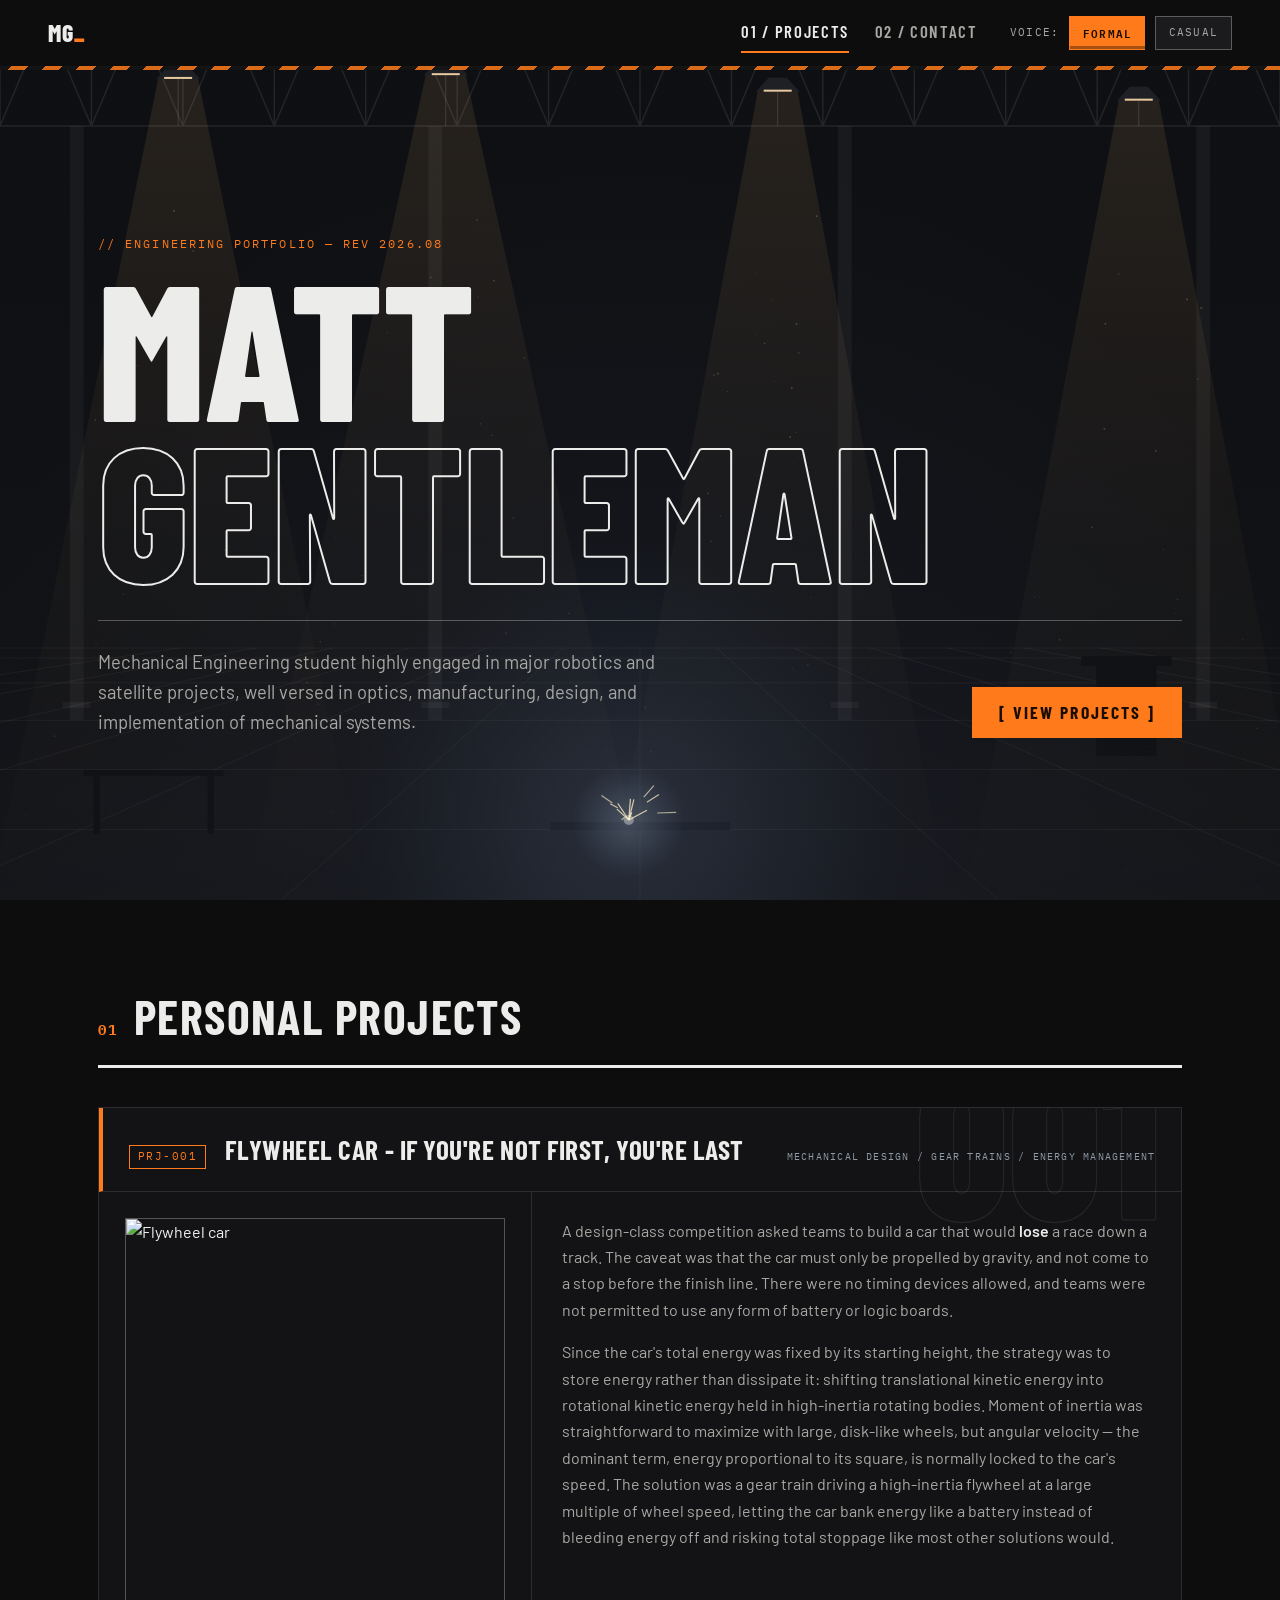
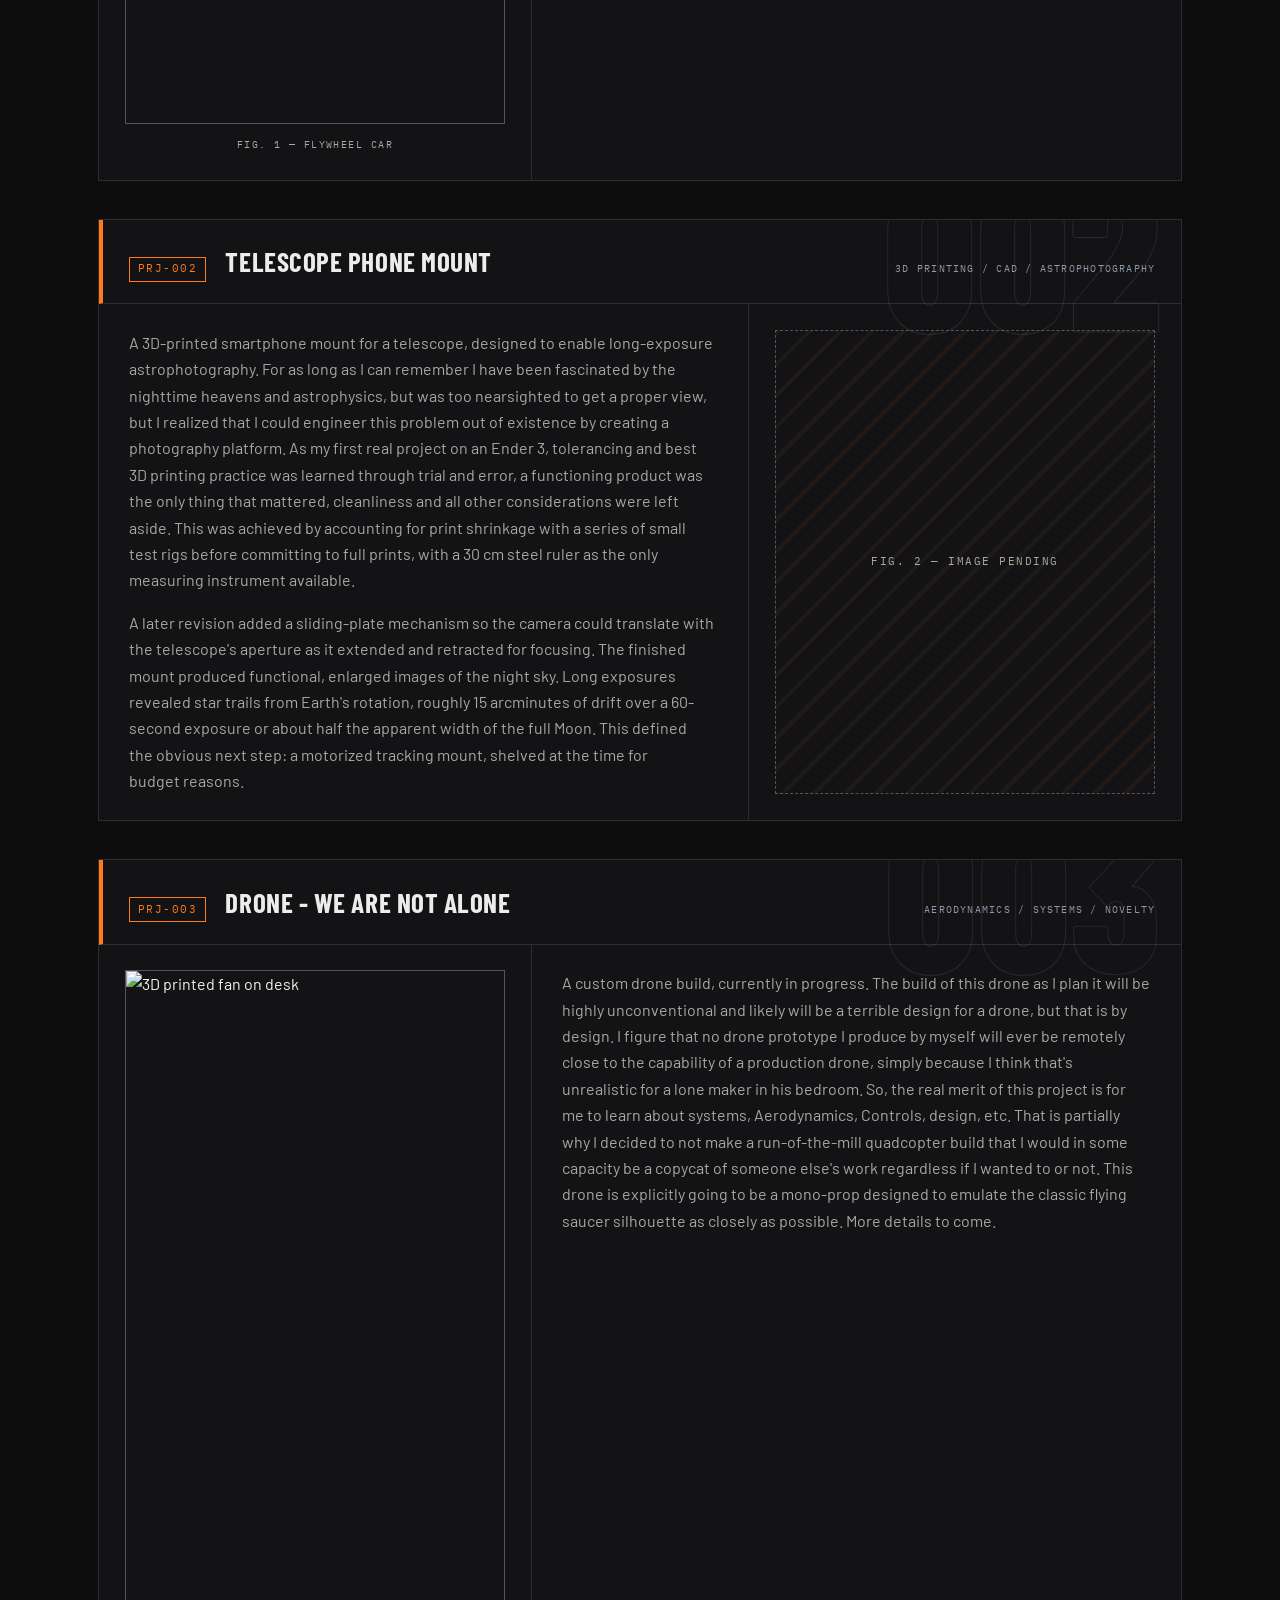
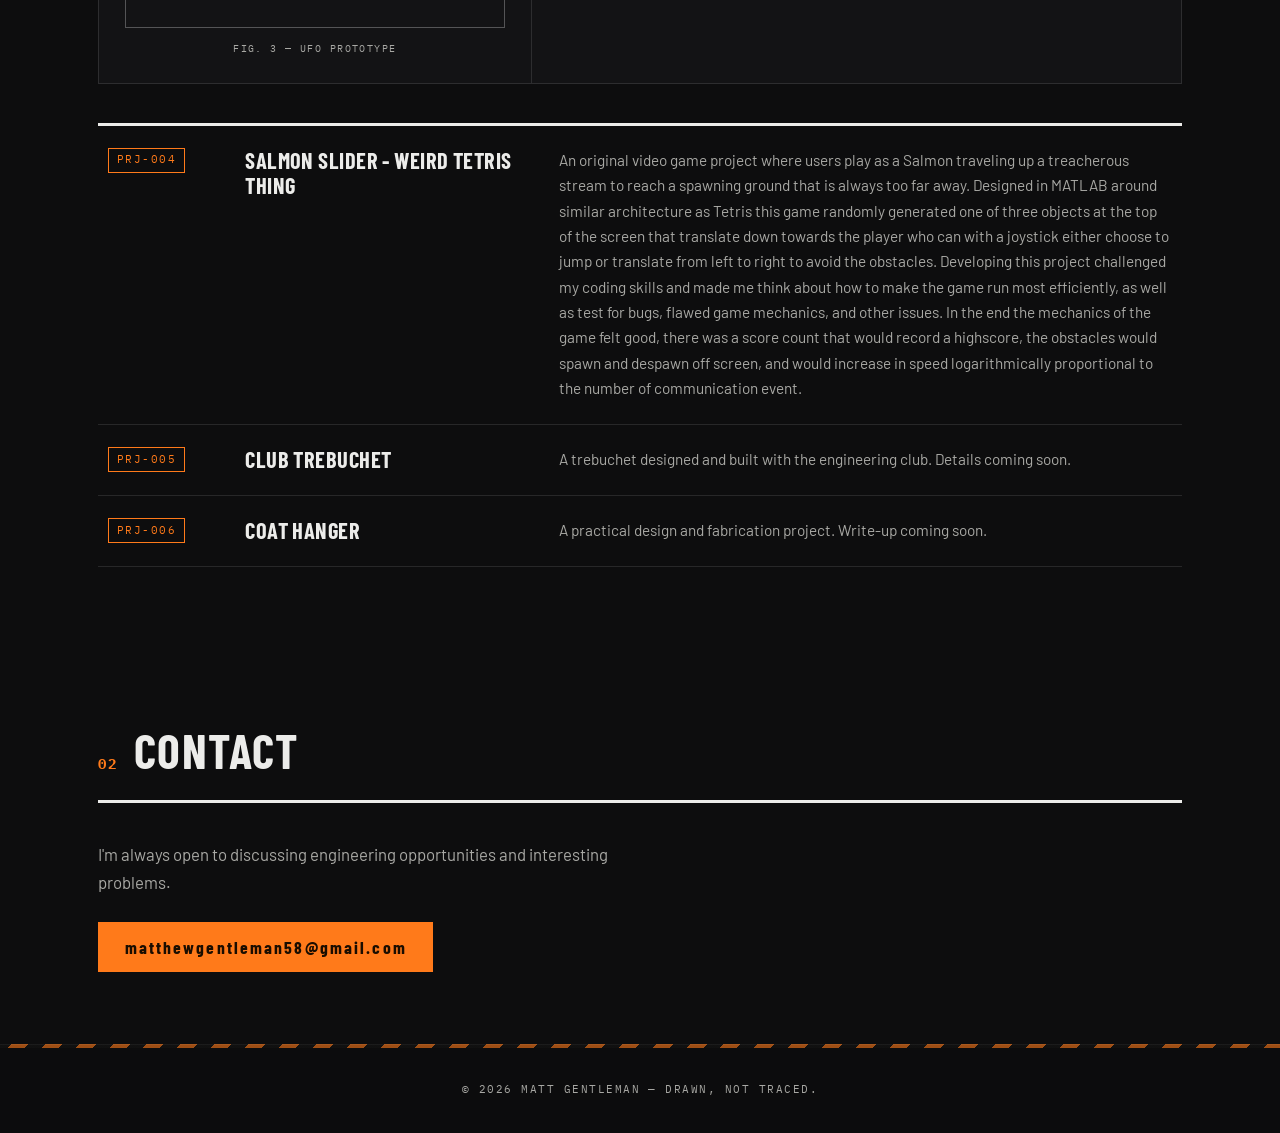
==== Foundry/index.html @ f24e8459 "Update image sources in index.html" ====
<!DOCTYPE html>
<html lang="en" data-tone="formal">
<head>
  <meta charset="UTF-8">
  <meta name="viewport" content="width=device-width, initial-scale=1.0">
  <title>Matt Gentleman — Engineering Portfolio</title>
  <meta name="description" content="Engineering portfolio of Matt Gentleman — design, 3D printing, and mechanical projects.">
  <meta name="color-scheme" content="dark">
  <link rel="icon" href="data:image/svg+xml,%3Csvg xmlns='http://www.w3.org/2000/svg' viewBox='0 0 32 32'%3E%3Crect width='32' height='32' fill='%230b0f17'/%3E%3Ctext x='16' y='22' text-anchor='middle' font-family='monospace' font-size='16' font-weight='700' fill='%23e8eef8'%3EMG%3C/text%3E%3C/svg%3E">
  <link rel="preconnect" href="https://fonts.googleapis.com">
  <link rel="preconnect" href="https://fonts.gstatic.com" crossorigin>
  <link rel="stylesheet" href="https://fonts.googleapis.com/css2?family=Barlow+Condensed:wght@600;700;800&family=Barlow:wght@400;500;600&family=IBM+Plex+Mono:wght@400;500&display=swap">
  <link rel="stylesheet" href="style.css">
</head>
<body>
  <canvas id="bg" class="bg" aria-hidden="true"></canvas>

  <header class="nav">
    <a class="nav-name" href="#top">MG<span class="cursor">_</span></a>
    <nav class="nav-links" aria-label="Site">
      <a href="#projects">01 / PROJECTS</a>
      <a href="#contact">02 / CONTACT</a>
    </nav>
    <div class="tone-switch" role="group" aria-label="Tone of voice">
        <span class="tone-label">VOICE:</span>
        <button type="button" class="tone-btn" data-set-tone="formal" aria-pressed="true">FORMAL</button>
        <span class="tone-sep">/</span>
        <button type="button" class="tone-btn" data-set-tone="informal" aria-pressed="false">CASUAL</button>
      </div>
  </header>

  <main id="top">

    <!-- ============ HERO ============ -->
    <section class="hero">
      <p class="hero-meta">// ENGINEERING PORTFOLIO — REV 2026.08</p>
      <h1><span>MATT</span><span>GENTLEMAN</span></h1>
      <div class="hero-row">
        <div class="hero-text">
          <p class="hero-sub formal">
        Mechanical Engineering student highly engaged in major robotics and satellite projects,
        well versed in optics, manufacturing, design, and implementation of mechanical systems.
      </p>
      <p class="hero-sub informal">
        Mechanical Engineering student fighting against Instagram reels to stay "locked-in" as the kids would say,
        my mom thinks I'm pretty smart, maybe you will too. I'm really good at Jeopardy, and opening glass bottles
        with random objects so long as they are rigid. Anyway, here's some cool stuff I've made.
      </p>
        </div>
        <a class="hero-cta" href="#projects">[ VIEW PROJECTS ]</a>
      </div>
    </section>

    <!-- ============ PROJECTS ============ -->
    <section id="projects" class="section">
      <h2 class="section-title"><span class="sec-num">01</span> Personal Projects</h2>

      <article id="prj-001" class="order reveal">
        <div class="order-num" aria-hidden="true">001</div>
        <header class="order-head">
          <span class="drawing-no">PRJ-001</span>
          <h3>FLYWHEEL CAR - If you're not first, you're last</h3>
          <span class="project-tags">MECHANICAL DESIGN / GEAR TRAINS / ENERGY MANAGEMENT</span>
        </header>
        <div class="order-grid">
          <figure class="order-media">
            <img src="FLywheelCar1.jpeg" alt="Flywheel car" width="1600" height="2133" loading="lazy" decoding="async">
            <figcaption>FIG. 1 — FLYWHEEL CAR</figcaption>
          </figure>
          <div class="order-body">
            <div class="formal">
              <p>
                A design-class competition asked teams to build a car that would <em>lose</em>
                a race down a track. The caveat was that the car must only be propelled by gravity,
                and not come to a stop before the finish line. There were no timing devices allowed,
                and teams were not permitted to use any form of battery or logic boards.
              </p>
              <p>
                Since the car's total energy was fixed by its starting height, the strategy was to
                store energy rather than dissipate it: shifting translational kinetic energy into
                rotational kinetic energy held in high-inertia rotating bodies. Moment of inertia
                was straightforward to maximize with large, disk-like wheels, but angular velocity —
                the dominant term, energy proportional to its square, is normally locked to the car's
                speed. The solution was a gear train driving a high-inertia flywheel at a large multiple of
                wheel speed, letting the car bank energy like a battery instead of bleeding energy off and
                risking total stoppage like most other solutions would.
              </p>
            </div>
            <div class="informal">
              <p>
                Great competition premise: build a gravity-powered car that <em>loses</em> the race.
                Slowest car down the track wins — but it still has to cross the finish line. No
                timers, no microcontrollers, no cheating.
              </p>
              <p>
                My thinking: ignoring friction, and all other things you are <em>NOT</em> supposed to
                ignore, the energy budget is effectively locked the moment the car sits at the top of
                the ramp. So instead of burning energy off with friction, why not stash it somewhere?
                Enter the heavy spinning body, or as industry pros like me call it: a flywheel. Angular
                kinetic energy scales with the <em>square</em> of spin speed, so I MacGyvered up a big
                chunky puck-like thing to spin far faster than the wheels using a gear train I designed
                on TinkerCAD of all places. The car siphons its own speed into a spinning battery and
                crawls across the line in last and not so fast.
              </p>
            </div>
          </div>
        </div>
      </article>

      <article id="prj-002" class="order reveal flip">
        <div class="order-num" aria-hidden="true">002</div>
        <header class="order-head">
          <span class="drawing-no">PRJ-002</span>
          <h3>TELESCOPE PHONE MOUNT</h3>
          <span class="project-tags">3D PRINTING / CAD / ASTROPHOTOGRAPHY</span>
        </header>
        <div class="order-grid">
          <figure class="order-media">
            <!-- Replace with: <img src="images/telescope-mount.jpg" alt="3D printed telescope phone mount"> -->
            <div class="img-placeholder">FIG. 2 — IMAGE PENDING</div>
          </figure>
          <div class="order-body">
            <div class="formal">
              <p>
                A 3D-printed smartphone mount for a telescope, designed to enable long-exposure
                astrophotography. For as long as I can remember I have been fascinated by the
                nighttime heavens and astrophysics, but was too nearsighted to get a proper view,
                but I realized that I could engineer this problem out of existence by creating a
                photography platform. As my first real project on an Ender 3, tolerancing and best
                3D printing practice was learned through trial and error, a functioning product
                was the only thing that mattered, cleanliness and all other considerations were
                left aside. This was achieved by accounting for print shrinkage with a series of
                small test rigs before committing to full prints, with a 30&nbsp;cm steel ruler
                as the only measuring instrument available.
              </p>
              <p>
                A later revision added a sliding-plate mechanism so the camera could translate with
                the telescope's aperture as it extended and retracted for focusing. The finished
                mount produced functional, enlarged images of the night sky. Long exposures revealed
                star trails from Earth's rotation, roughly 15 arcminutes of drift over a 60-second
                exposure or about half the apparent width of the full Moon. This defined the obvious
                next step: a motorized tracking mount, shelved at the time for budget reasons.
              </p>
            </div>
            <div class="informal">
              <p>
                I'm a complete astronomy and astrophysics nerd, but have this cruel dilemma where I
                cannot see stars very well. Until one day my uncle's telescope landed in my hands I
                immediately wanted to do nothing else but look up, and photograph everything so I
                could share this experience with others. First thing I ever made on my Ender 3, so
                every lesson arrived the fun way: shrinkage, tolerances, and the hard limits of
                measuring things with a 30&nbsp;cm ruler. Many tiny test prints died so the final
                part could live, like mechanical Darwinism.
              </p>
              <p>
                By the time I designed the phone cradle I'd leveled up enough that it fit perfectly
                on the first try (it helps that phone dimensions are public information). I was so excited
                to make the first version of the mount that I forgot the entire looking-piece moves as
                the aperture is adjusted for focusing and so version one had to go the way of the Dinosaur.
                Version two used a little sliding plate that could be tightened to its track by the four
                bolts that held it on there, a simple mechanism, but hey, whatever works, and it did.
                The exposures were beautiful, except every star had a tail: Earth's rotation drags them
                about 15 arcminutes across a 60-second exposure, half a full Moon's width. The fix
                is a motorized tracking mount, which was completely outside the budget of a little guy
                who'd just blown all his pocket change on a 3D printer.
              </p>
            </div>
          </div>
        </div>
      </article>

      <article id="prj-003" class="order reveal">
        <div class="order-num" aria-hidden="true">003</div>
        <header class="order-head">
          <span class="drawing-no">PRJ-003</span>
          <h3>DRONE - we are not alone</h3>
          <span class="project-tags">AERODYNAMICS / SYSTEMS / NOVELTY</span>
        </header>
        <div class="order-grid">
          <figure class="order-media">
            <img src="UFO.jpg" alt="3D printed fan on desk" width="1179" height="2042" loading="lazy" decoding="async">
            <figcaption>FIG. 3 — UFO PROTOTYPE</figcaption>
          </figure>
          <div class="order-body">
            <div class="formal">
              <p>
                A custom drone build, currently in progress. The build of this drone as I
            plan it will be highly unconventional and likely will be a terrible design for a drone,
            but that is by design. I figure that no drone prototype I produce by myself will ever be
            remotely close to the capability of a production drone, simply because I think that's
            unrealistic for a lone maker in his bedroom. So, the real merit of this project is for me
            to learn about systems, Aerodynamics, Controls, design, etc. That is partially why I decided
            to not make a run-of-the-mill quadcopter build that I would in some capacity be a copycat
            of someone else's work regardless if I wanted to or not. This drone is explicitly going to be
            a mono-prop designed to emulate the classic flying saucer silhouette as closely as possible. More details
            to come.
              </p>
            </div>
            <div class="informal">
              <p>
                Currently a figment of my imagination. This guy is explicitly designed to look
            funny for the stated purpose of being different, so I can't watch a 3 hour long step-by-step
            YouTube video on how to build a boring quadcopter. This guy is literally titled as "UFO" in my
            folders so you should not be surprised when I say that it'll be in the classic Roswell New Mexico
            flying saucer likeness. I'm probably going to have a PID that controls some counterweights to tilt
            it so it can like steer and stuff.
              </p>
            </div>
          </div>
        </div>
      </article>

      <!-- ---- Placeholder projects. PLACEHOLDER COPY — replace with real write-ups. ---- -->
      <div class="parts-list">

        <article id="prj-004" class="part reveal">
          <span class="drawing-no">PRJ-004</span>
          <h3>SALMON SLIDER - weird Tetris thing</h3>
          <p class="formal">An original video game project where users play as a Salmon traveling up a treacherous stream
            to reach a spawning ground that is always too far away. Designed in MATLAB around similar architecture as Tetris
            this game randomly generated one of three objects at the top of the screen that translate down towards the player
            who can with a joystick either choose to jump or translate from left to right to avoid the obstacles. Developing
            this project challenged my coding skills and made me think about how to make the game run most efficiently, as
            well as test for bugs, flawed game mechanics, and other issues. In the end the mechanics of the game felt good,
            there was a score count that would record a highscore, the obstacles would spawn and despawn off screen, and
            would increase in speed logarithmically proportional to the number of communication event.</p>
          <p class="informal">Yes, it's a video game about a sliding salmon. No, I will not be elaborating until the write-up is done.</p>
        </article>

        <article id="prj-005" class="part reveal">
          <span class="drawing-no">PRJ-005</span>
          <h3>CLUB TREBUCHET</h3>
          <p class="formal">A trebuchet designed and built with the engineering club. Details coming soon.</p>
          <p class="informal">The engineering club built a trebuchet. Objects were launched. Lessons were learned. Details soon.</p>
        </article>

        <article id="prj-006" class="part reveal">
          <span class="drawing-no">PRJ-006</span>
          <h3>COAT HANGER</h3>
          <p class="formal">A practical design and fabrication project. Write-up coming soon.</p>
          <p class="informal">Sometimes engineering is just needing somewhere to hang your coat. More soon.</p>
        </article>

      </div>
    </section>

    <!-- ============ CONTACT ============ -->
    <section id="contact" class="section contact">
      <h2 class="section-title"><span class="sec-num">02</span> Contact</h2>
      <p class="formal">I'm always open to discussing engineering opportunities and interesting problems.</p>
      <p class="informal">If any of this made you smile (or raise an eyebrow), let's talk.</p>
      <a class="contact-btn" href="mailto:matthewgentleman58@gmail.com">matthewgentleman58@gmail.com</a>
      <!-- Add LinkedIn / GitHub links here -->
    </section>

  </main>

  <footer class="footer">
    <p>© 2026 MATT GENTLEMAN — DRAWN, NOT TRACED.</p>
  </footer>

  <script src="background.js" defer></script>
  <script src="script.js" defer></script>
</body>
</html>
---- Foundry/style.css ----
/* ============================================================
   OPTION 03 — FOUNDRY
   Industrial / fabrication. Charcoal, hot-work orange, steel
   grey. Heavy condensed type, work-order rows with giant part
   numbers, a parts-list for the smaller projects. A dimly lit
   fab shop with occasional weld flashes lives on the canvas
   behind the page (background.js).
   ============================================================ */

:root {
  --bg: #0d0d0e;
  --surface: rgba(21, 21, 23, 0.9);
  --surface-2: #1b1b1e;
  --ink: #ececea;
  --ink-soft: #a8a8a4;
  --line: rgba(255, 255, 255, 0.11);
  --line-strong: rgba(255, 255, 255, 0.28);
  --accent: #ff7a1a;
  --accent-ink: #1a0d00;
  --accent-dim: rgba(255, 122, 26, 0.12);
  --steel: #8f9aa6;
  --hazard: repeating-linear-gradient(-45deg, var(--accent) 0 12px, #141414 12px 24px);
  --display: "Barlow Condensed", "Arial Narrow", Impact, sans-serif;
  --body: "Barlow", "Segoe UI", system-ui, sans-serif;
  --mono: "IBM Plex Mono", "Cascadia Code", Consolas, monospace;
  --ease: cubic-bezier(0.2, 0.7, 0.2, 1);
}

* { margin: 0; padding: 0; box-sizing: border-box; }
html { scroll-behavior: smooth; }
body {
  font-family: var(--body);
  background: var(--bg);
  color: var(--ink);
  line-height: 1.65;
  -webkit-font-smoothing: antialiased;
  overflow-x: hidden;
}

.bg { position: fixed; inset: 0; width: 100%; height: 100%; z-index: -1; pointer-events: none; }

[data-tone="formal"] .informal { display: none !important; }
[data-tone="informal"] .formal { display: none !important; }

::selection { background: var(--accent); color: var(--accent-ink); }
:focus-visible { outline: 2px solid var(--accent); outline-offset: 3px; }

/* ---- Nav ---- */
.nav {
  position: sticky;
  top: 0;
  z-index: 50;
  display: flex;
  align-items: center;
  gap: 2rem;
  padding: 0.8rem clamp(1rem, 5vw, 3rem);
  background: rgba(13, 13, 14, 0.85);
  backdrop-filter: blur(8px);
  -webkit-backdrop-filter: blur(8px);
  border-bottom: 1px solid var(--line);
}
.nav::after {
  content: "";
  position: absolute;
  left: 0; right: 0; bottom: -4px;
  height: 4px;
  background: var(--hazard);
  opacity: 0.85;
}

.nav-name {
  font-family: var(--display);
  font-weight: 800;
  font-size: 1.5rem;
  letter-spacing: 0.04em;
  color: var(--ink);
  text-decoration: none;
}
.cursor { color: var(--accent); animation: blink 1.1s steps(1) infinite; }
@keyframes blink { 50% { opacity: 0; } }

.nav-links { display: flex; gap: 1.6rem; margin-left: auto; }
.nav-links a {
  display: inline-flex;
  align-items: center;
  min-height: 40px;
  font-family: var(--display);
  font-weight: 600;
  font-size: 1.05rem;
  letter-spacing: 0.1em;
  text-transform: uppercase;
  color: var(--ink-soft);
  text-decoration: none;
  border-bottom: 2px solid transparent;
  transition: color 0.2s var(--ease), border-color 0.2s var(--ease);
}
.nav-links a:hover, .nav-links a[aria-current="true"] { color: var(--ink); border-bottom-color: var(--accent); }

/* ---- Tone switch (rocker) ---- */
.tone-switch {
  display: flex;
  align-items: center;
  gap: 0.6rem;
  font-family: var(--mono);
  font-size: 0.66rem;
  letter-spacing: 0.12em;
}
.tone-label { color: var(--ink-soft); }
.tone-sep { display: none; }
.tone-switch .tone-btn {
  font: inherit;
  letter-spacing: inherit;
  color: var(--ink-soft);
  background: var(--surface-2);
  border: 1px solid var(--line-strong);
  padding: 0.45rem 0.8rem;
  min-height: 34px;
  cursor: pointer;
  transition: background 0.2s var(--ease), color 0.2s var(--ease), border-color 0.2s var(--ease);
}
.tone-switch .tone-btn:first-of-type { border-right: 0; }
.tone-switch .tone-btn:hover { color: var(--ink); }
.tone-switch .tone-btn[aria-pressed="true"] {
  background: var(--accent);
  border-color: var(--accent);
  color: var(--accent-ink);
  font-weight: 600;
  box-shadow: inset 0 -3px 0 rgba(0, 0, 0, 0.35);
}

/* ---- Layout ---- */
.section, .hero { max-width: 1180px; margin: 0 auto; padding: 4.5rem clamp(1rem, 5vw, 3rem); }

/* ---- Hero ---- */
.hero {
  min-height: calc(100vh - 62px);
  display: flex;
  flex-direction: column;
  justify-content: center;
  padding-top: clamp(3rem, 8vh, 6rem);
}
.hero-meta {
  font-family: var(--mono);
  font-size: 0.72rem;
  letter-spacing: 0.18em;
  color: var(--accent);
  margin-bottom: 0.8rem;
}
.hero h1 {
  font-family: var(--display);
  font-weight: 800;
  font-size: clamp(4.2rem, 15vw, 12.5rem);
  line-height: 0.84;
  letter-spacing: -0.005em;
  text-transform: uppercase;
  color: var(--ink);
  margin-bottom: 2rem;
  display: flex;
  flex-direction: column;
}
.hero h1 span:last-child {
  color: transparent;
  -webkit-text-stroke: 2px var(--ink);
}
.hero-row {
  display: flex;
  align-items: flex-end;
  justify-content: space-between;
  gap: 2rem;
  flex-wrap: wrap;
  border-top: 1px solid var(--line-strong);
  padding-top: 1.6rem;
}
.hero-sub {
  font-size: 1.15rem;
  color: var(--ink-soft);
  max-width: 620px;
  text-wrap: pretty;
}

.hero-cta, .contact-btn {
  display: inline-flex;
  align-items: center;
  min-height: 48px;
  font-family: var(--display);
  font-weight: 700;
  font-size: 1.1rem;
  letter-spacing: 0.12em;
  color: var(--accent-ink);
  background: var(--accent);
  text-decoration: none;
  padding: 0.6rem 1.6rem;
  border: 1px solid var(--accent);
  white-space: nowrap;
  transition: background 0.2s var(--ease), color 0.2s var(--ease), transform 0.15s var(--ease);
}
.hero-cta:hover, .contact-btn:hover { background: transparent; color: var(--accent); }
.hero-cta:active, .contact-btn:active { transform: translateY(1px); }

/* ---- Section titles ---- */
.section-title {
  display: flex;
  align-items: baseline;
  gap: 1rem;
  font-family: var(--display);
  font-weight: 700;
  font-size: clamp(2rem, 4.5vw, 3rem);
  letter-spacing: 0.03em;
  text-transform: uppercase;
  color: var(--ink);
  margin-bottom: 2.4rem;
  padding-bottom: 0.6rem;
  border-bottom: 3px solid var(--ink);
}
.sec-num { font-family: var(--mono); font-size: 0.85rem; letter-spacing: 0.14em; color: var(--accent); }

/* ---- Work orders ---- */
.order {
  position: relative;
  background: var(--surface);
  border: 1px solid var(--line);
  margin-bottom: 2.4rem;
  overflow: hidden;
}
.order-num {
  position: absolute;
  top: -0.35em;
  right: 0.1em;
  font-family: var(--display);
  font-weight: 800;
  font-size: clamp(6rem, 16vw, 13rem);
  line-height: 1;
  color: transparent;
  -webkit-text-stroke: 1px rgba(255, 255, 255, 0.09);
  pointer-events: none;
  user-select: none;
}
.order-head {
  position: relative;
  display: flex;
  align-items: baseline;
  flex-wrap: wrap;
  gap: 0.5rem 1.2rem;
  padding: 1.2rem 1.6rem;
  border-bottom: 1px solid var(--line);
  border-left: 4px solid var(--accent);
}
.drawing-no {
  font-family: var(--mono);
  font-size: 0.68rem;
  letter-spacing: 0.14em;
  color: var(--accent);
  border: 1px solid var(--accent);
  padding: 0.15rem 0.5rem;
  white-space: nowrap;
}
.order-head h3 {
  font-family: var(--display);
  font-weight: 700;
  font-size: 1.7rem;
  letter-spacing: 0.02em;
  text-transform: uppercase;
  color: var(--ink);
}
.project-tags {
  font-family: var(--mono);
  font-size: 0.64rem;
  letter-spacing: 0.12em;
  color: var(--steel);
  margin-left: auto;
}

.order-grid { display: grid; grid-template-columns: minmax(240px, 2fr) 3fr; }
.order.flip .order-grid { grid-template-columns: 3fr minmax(240px, 2fr); }
.order.flip .order-media { order: 2; border-right: 0; border-left: 1px solid var(--line); }
.order-media { padding: 1.6rem; border-right: 1px solid var(--line); min-width: 0; }
.order-media img {
  display: block;
  width: 100%;
  height: auto;
  border: 1px solid var(--line-strong);
  filter: saturate(0.85) contrast(1.05);
}
.order-media figcaption {
  font-family: var(--mono);
  font-size: 0.64rem;
  letter-spacing: 0.14em;
  color: var(--ink-soft);
  margin-top: 0.8rem;
  text-align: center;
}
.order-body { padding: 1.6rem 1.9rem; min-width: 0; }
.order-body p { color: var(--ink-soft); margin-bottom: 1rem; text-wrap: pretty; }
.order-body p:last-child { margin-bottom: 0; }
.order-body em { color: var(--ink); font-style: normal; font-weight: 600; }

.img-placeholder {
  display: flex;
  align-items: center;
  justify-content: center;
  min-height: 260px;
  height: 100%;
  border: 1px dashed var(--line-strong);
  background: repeating-linear-gradient(-45deg, transparent 0 18px, rgba(255, 122, 26, 0.06) 18px 22px);
  color: var(--ink-soft);
  font-family: var(--mono);
  font-size: 0.68rem;
  letter-spacing: 0.14em;
  text-align: center;
  padding: 1rem;
}

/* ---- Parts list ---- */
.parts-list { margin-top: 2.4rem; border-top: 3px solid var(--ink); }
.part {
  display: grid;
  grid-template-columns: 7rem 18rem 1fr;
  gap: 0.8rem 1.6rem;
  align-items: start;
  padding: 1.4rem 0.6rem;
  border-bottom: 1px solid var(--line);
  transition: background 0.2s var(--ease);
}
.part:hover { background: var(--accent-dim); }
.part .drawing-no { display: inline-block; justify-self: start; }
.part h3 {
  font-family: var(--display);
  font-weight: 700;
  font-size: 1.4rem;
  letter-spacing: 0.02em;
  text-transform: uppercase;
  line-height: 1.1;
  color: var(--ink);
}
.part p { font-size: 0.96rem; color: var(--ink-soft); }

/* ---- Contact ---- */
.contact p { color: var(--ink-soft); max-width: 560px; margin-bottom: 1.6rem; font-size: 1.05rem; }

/* ---- Footer ---- */
.footer {
  position: relative;
  border-top: 1px solid var(--line);
  padding: 2.2rem clamp(1rem, 5vw, 3rem);
  text-align: center;
  font-family: var(--mono);
  font-size: 0.66rem;
  letter-spacing: 0.14em;
  color: var(--ink-soft);
  background: rgba(13, 13, 14, 0.7);
}
.footer::before { content: ""; position: absolute; left: 0; right: 0; top: -1px; height: 4px; background: var(--hazard); opacity: 0.6; }

/* ---- Scroll reveal ---- */
.reveal { opacity: 0; transform: translateY(18px); transition: opacity 0.55s var(--ease), transform 0.55s var(--ease); }
.reveal.visible { opacity: 1; transform: none; }

@media (prefers-reduced-motion: reduce) {
  html { scroll-behavior: auto; }
  .reveal { opacity: 1; transform: none; transition: none; }
  .cursor { animation: none; }
}

/* ---- Responsive ---- */
@media (max-width: 860px) {
  .order-grid, .order.flip .order-grid { grid-template-columns: 1fr; }
  .order-media, .order.flip .order-media { order: 0; border-right: 0; border-left: 0; border-bottom: 1px solid var(--line); }
  .project-tags { margin-left: 0; width: 100%; }
  .part { grid-template-columns: 1fr; gap: 0.5rem; }
}
@media (max-width: 760px) {
  .nav { flex-wrap: wrap; gap: 0.8rem 1.2rem; }
  .nav-links { margin-left: auto; gap: 1.1rem; }
  .tone-switch { order: 3; width: 100%; justify-content: center; }
  .hero { min-height: 0; }
  .hero-row { flex-direction: column; align-items: flex-start; }
}
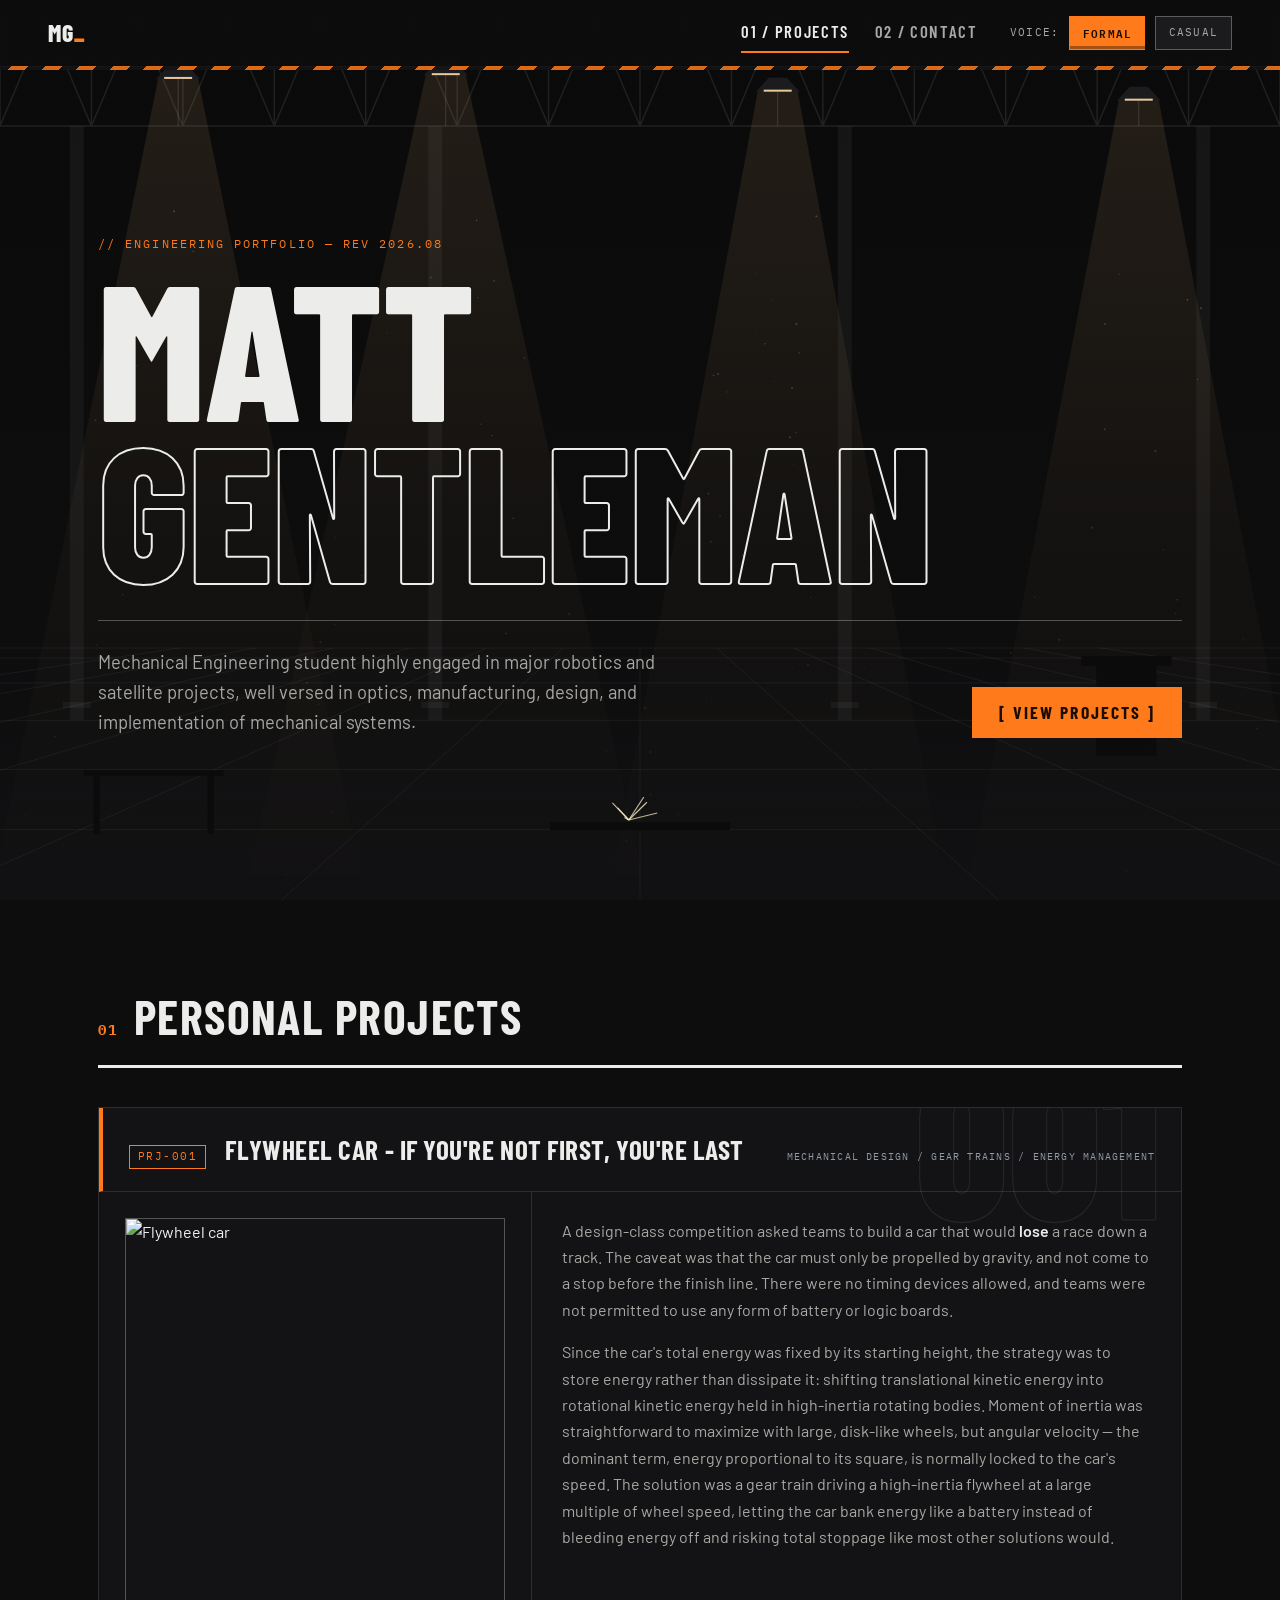
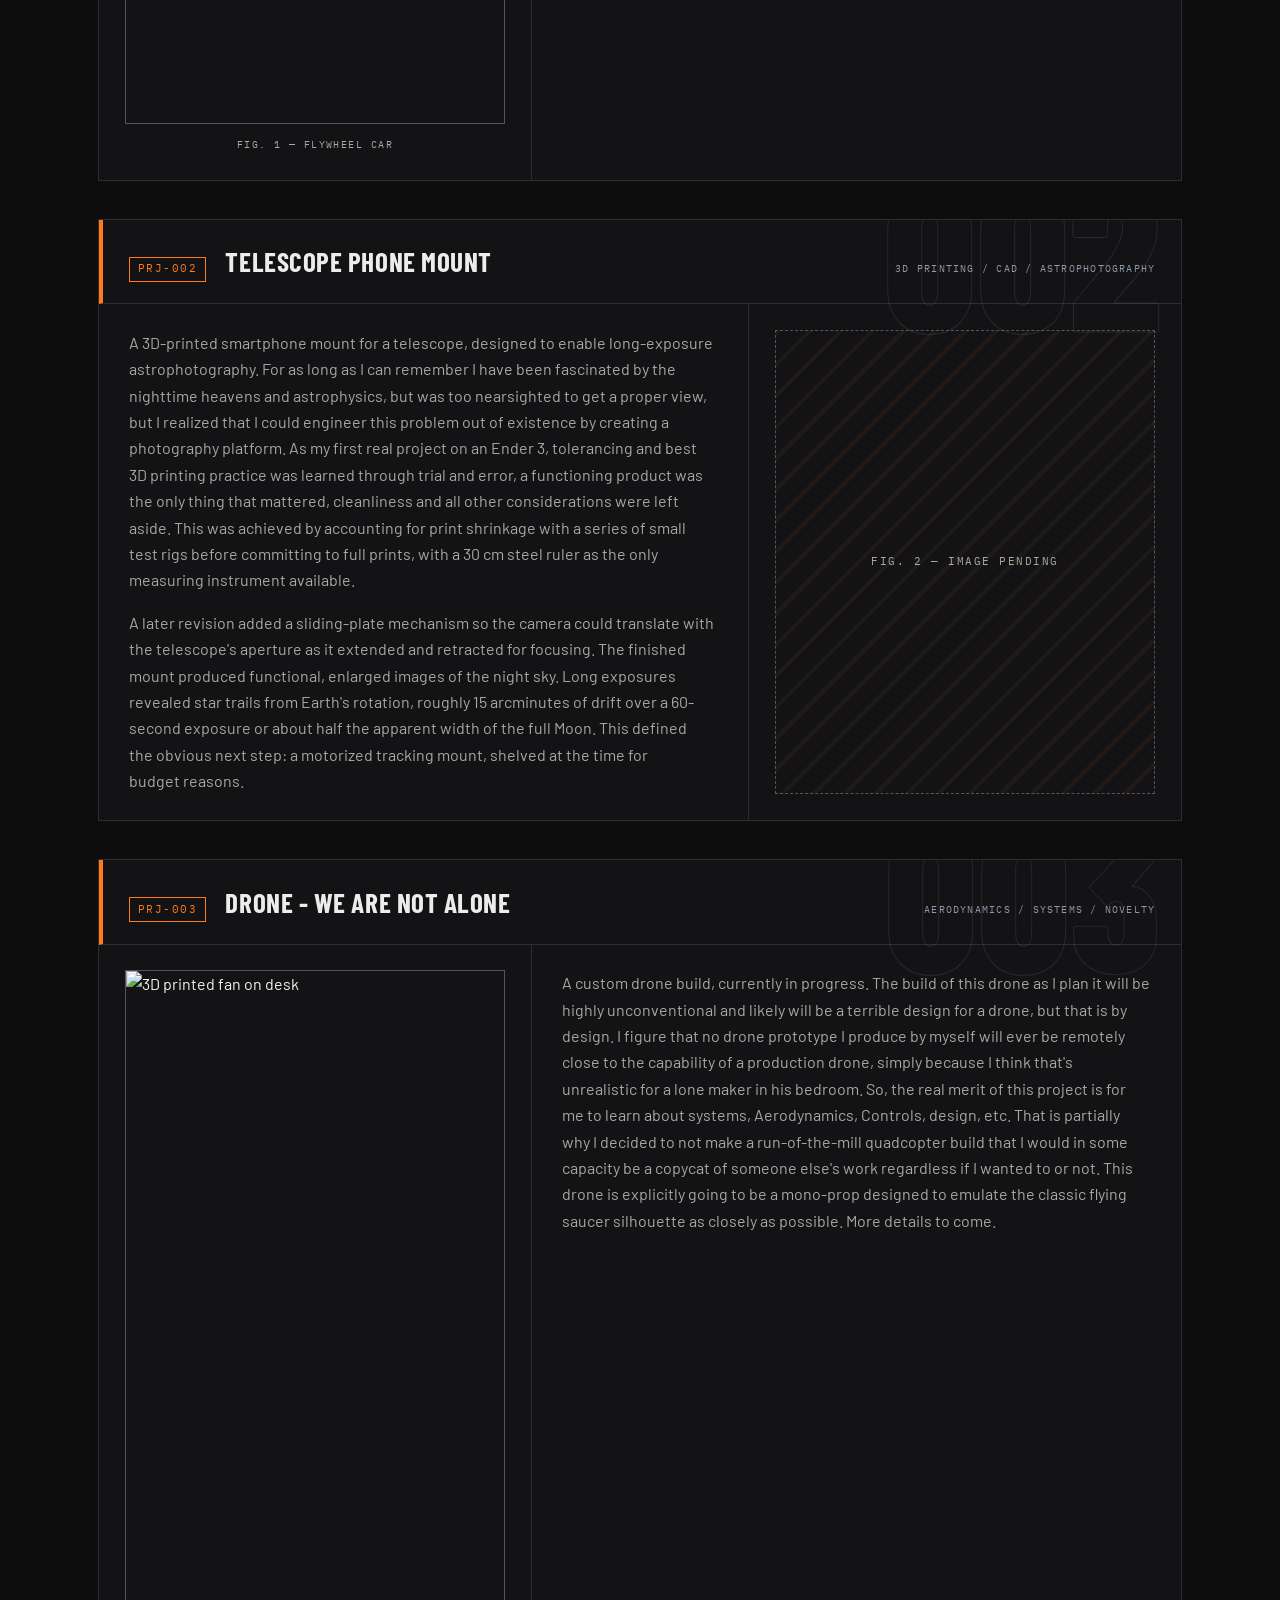
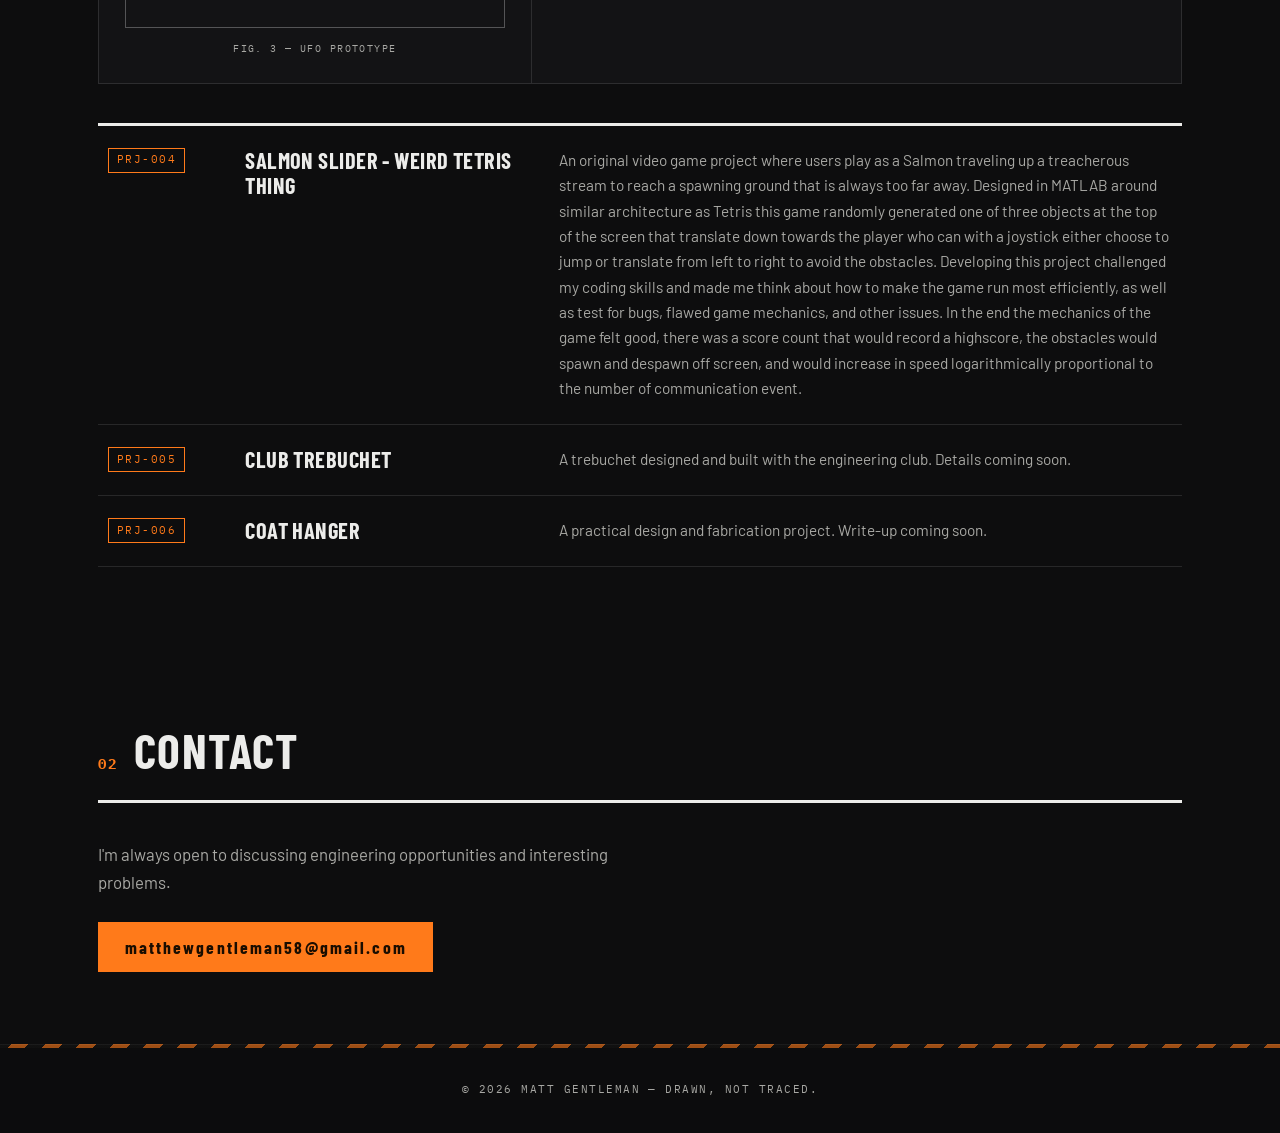
==== commit e45b5403: "Update index.html" ====
--- a/Foundry/index.html
+++ b/Foundry/index.html
@@ -249,7 +249,7 @@
       <h2 class="section-title"><span class="sec-num">02</span> Contact</h2>
       <p class="formal">I'm always open to discussing engineering opportunities and interesting problems.</p>
       <p class="informal">If any of this made you smile (or raise an eyebrow), let's talk.</p>
-      <a class="contact-btn" href="mailto:matthewgentleman58@gmail.com">matthewgentleman58@gmail.com</a>
+      <a class="contact-btn" href="mailto:Matt.Gentleman@dal.ca">matthewgentleman58@gmail.com</a>
       <!-- Add LinkedIn / GitHub links here -->
     </section>
 
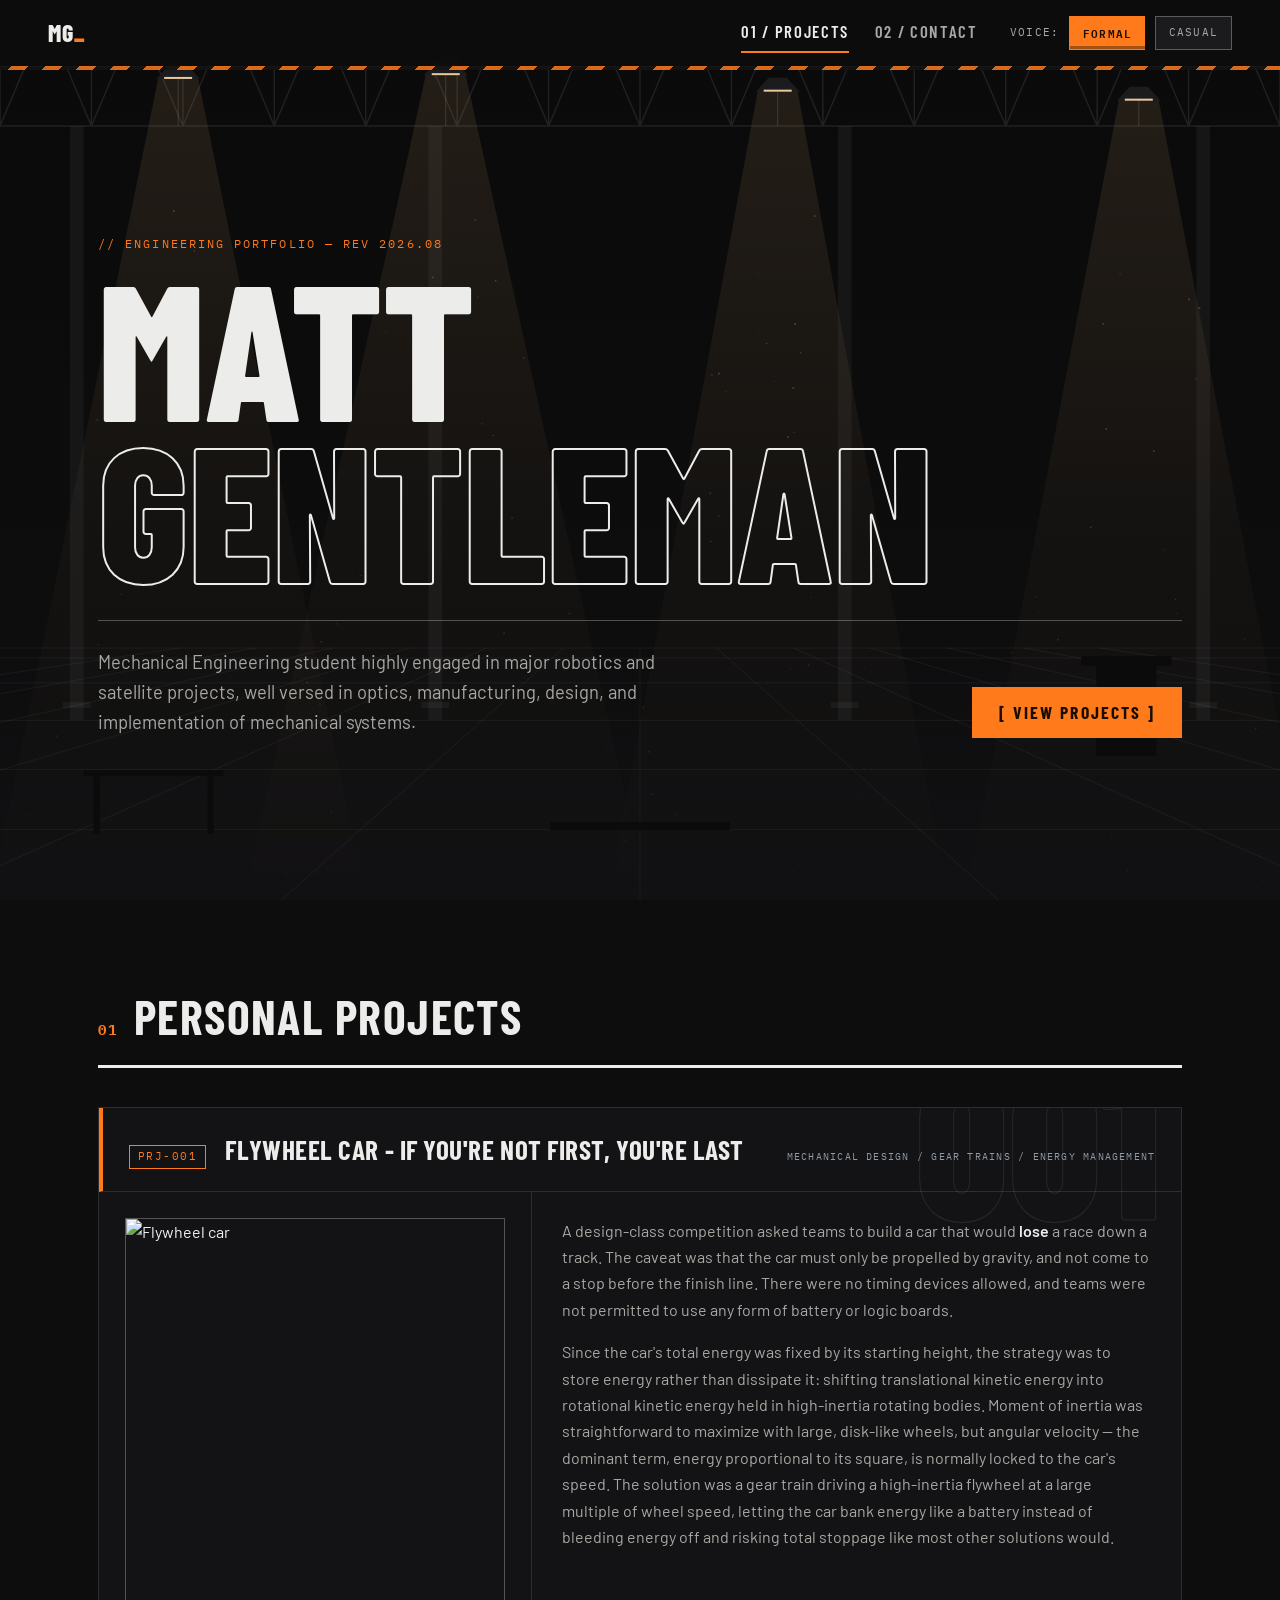
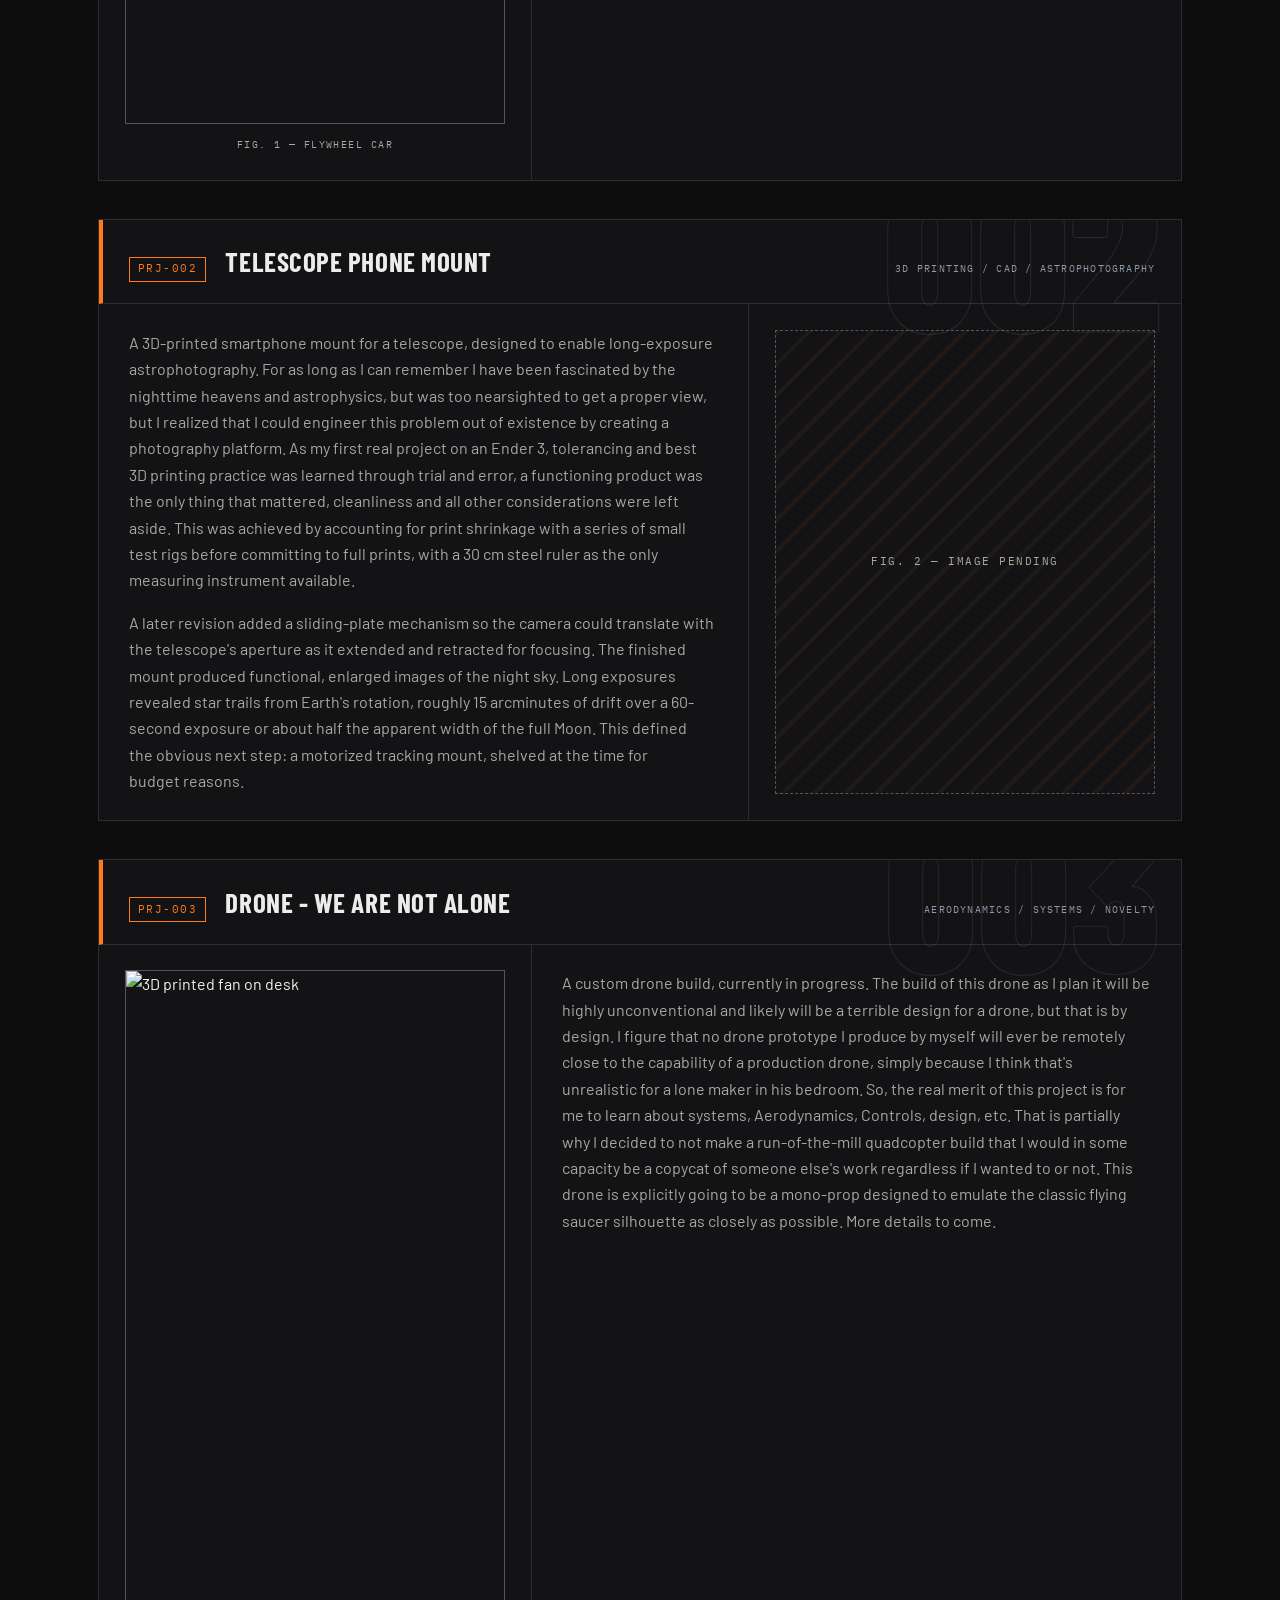
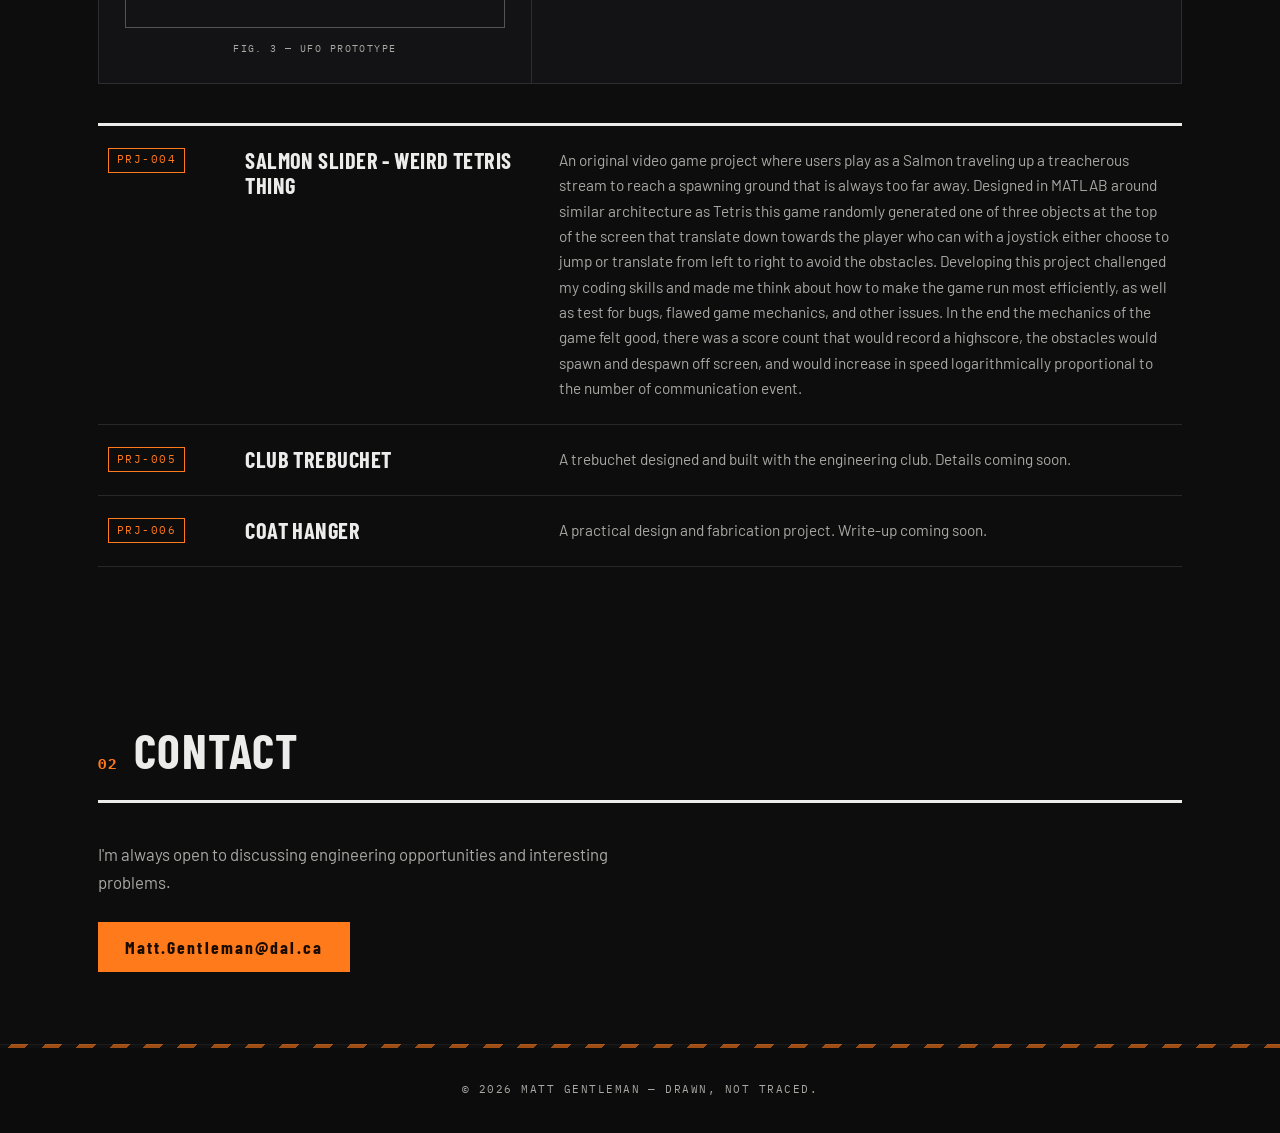
==== commit 705284e7: "Update index.html" ====
--- a/Foundry/index.html
+++ b/Foundry/index.html
@@ -249,7 +249,7 @@
       <h2 class="section-title"><span class="sec-num">02</span> Contact</h2>
       <p class="formal">I'm always open to discussing engineering opportunities and interesting problems.</p>
       <p class="informal">If any of this made you smile (or raise an eyebrow), let's talk.</p>
-      <a class="contact-btn" href="mailto:Matt.Gentleman@dal.ca">matthewgentleman58@gmail.com</a>
+      <a class="contact-btn" href="mailto:Matt.Gentleman@dal.ca">Matt.Gentleman@dal.ca</a>
       <!-- Add LinkedIn / GitHub links here -->
     </section>
 
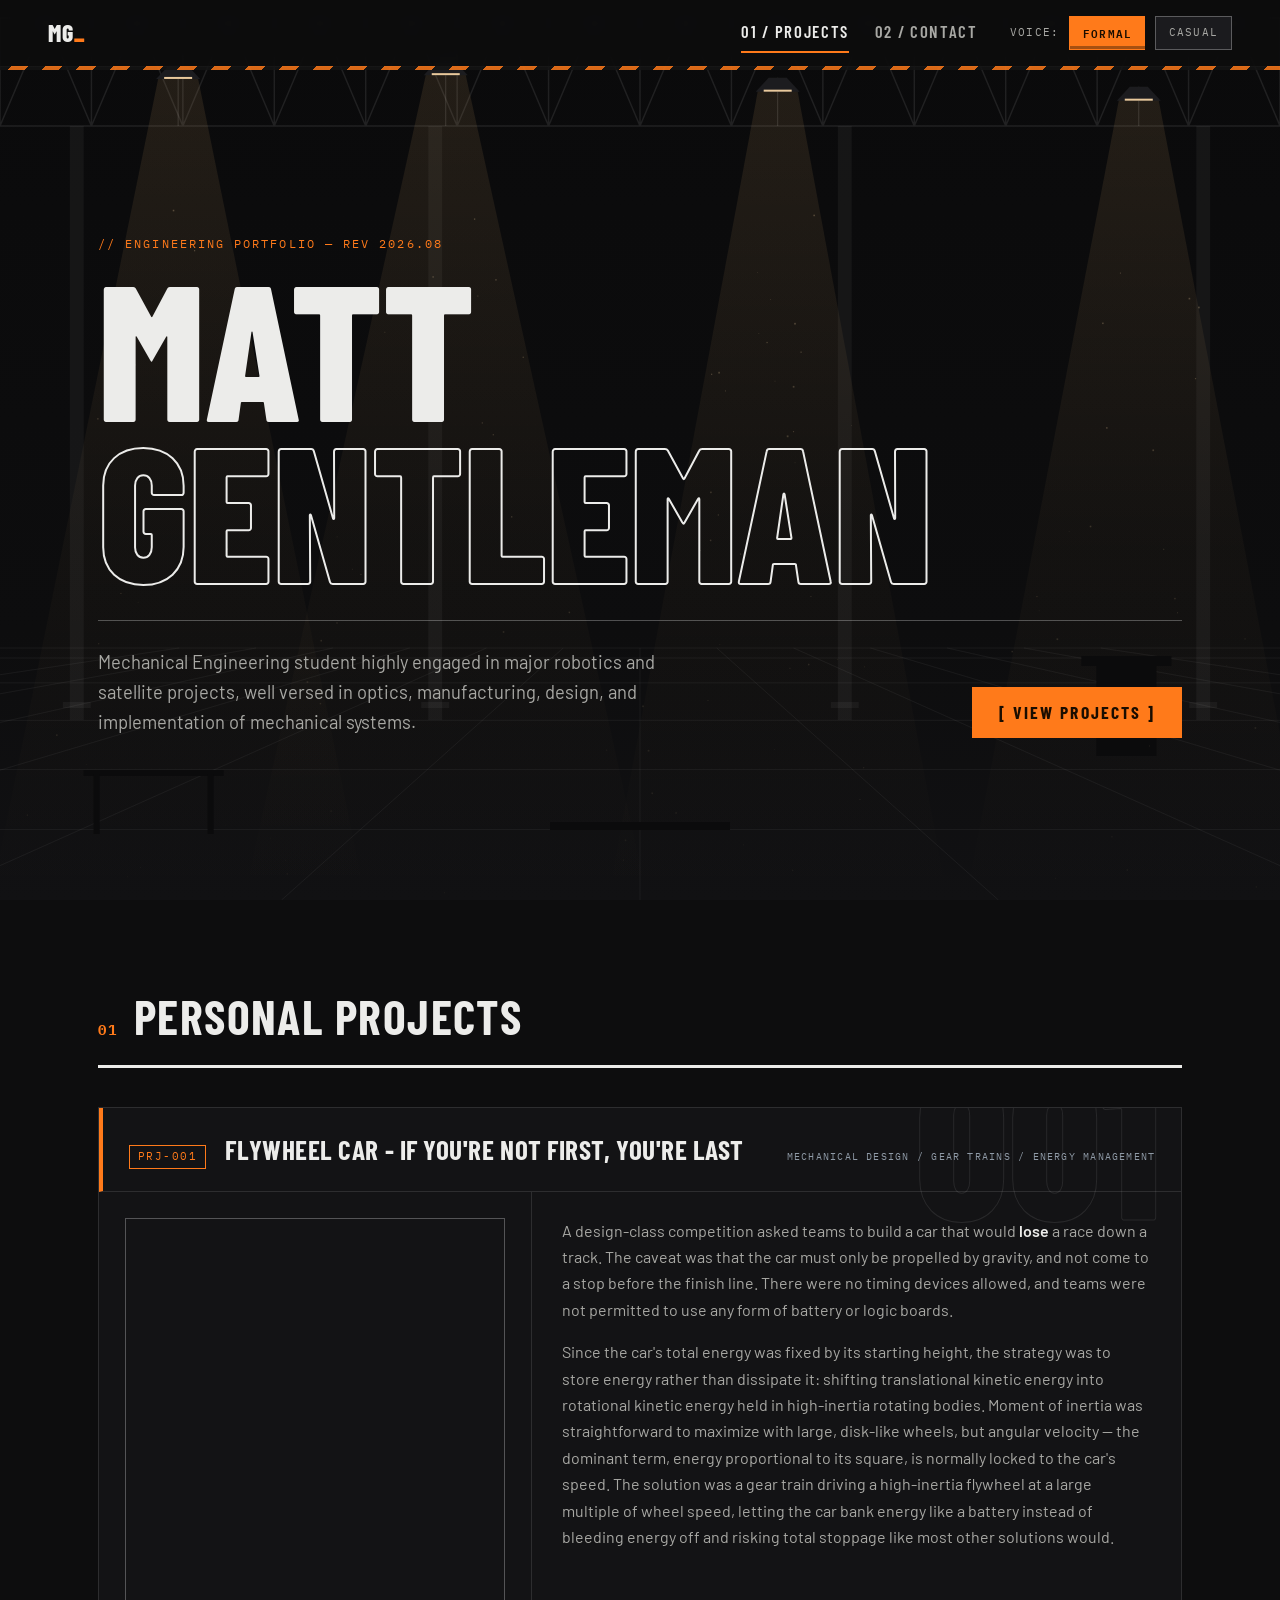
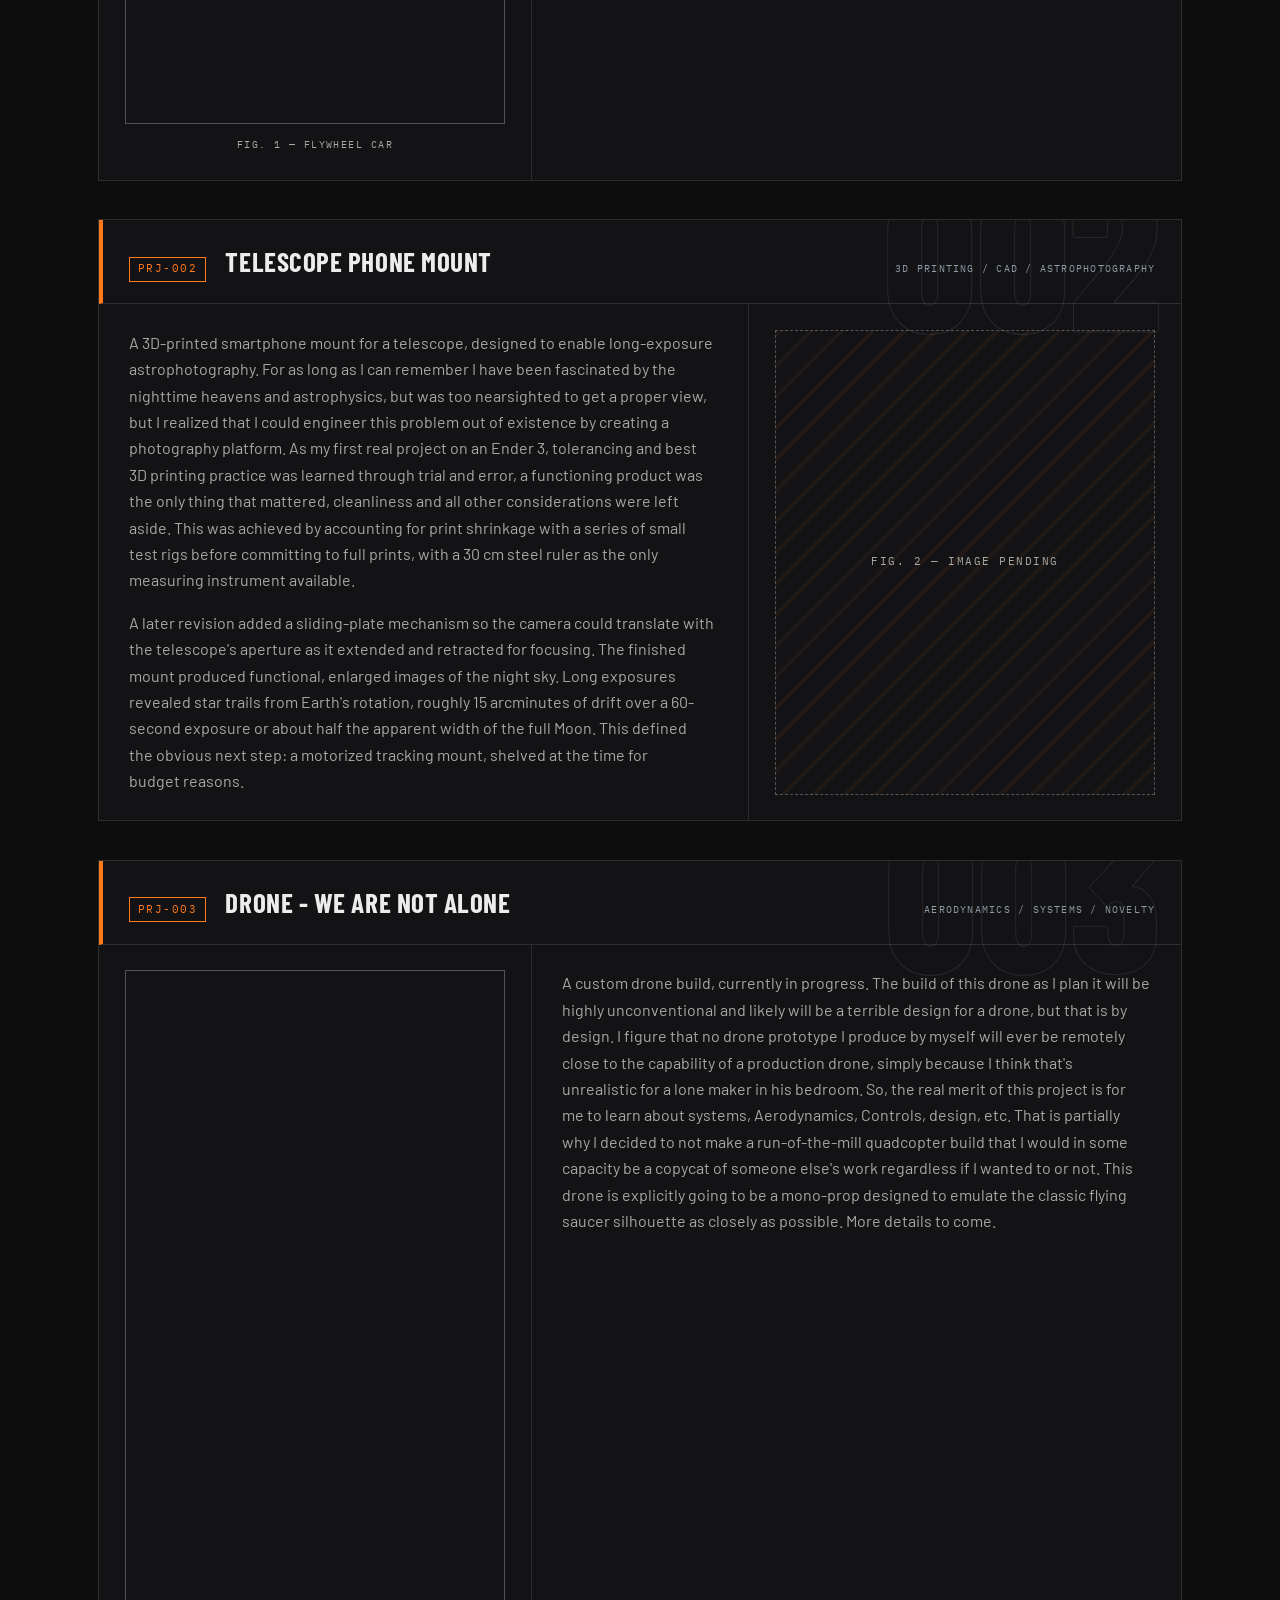
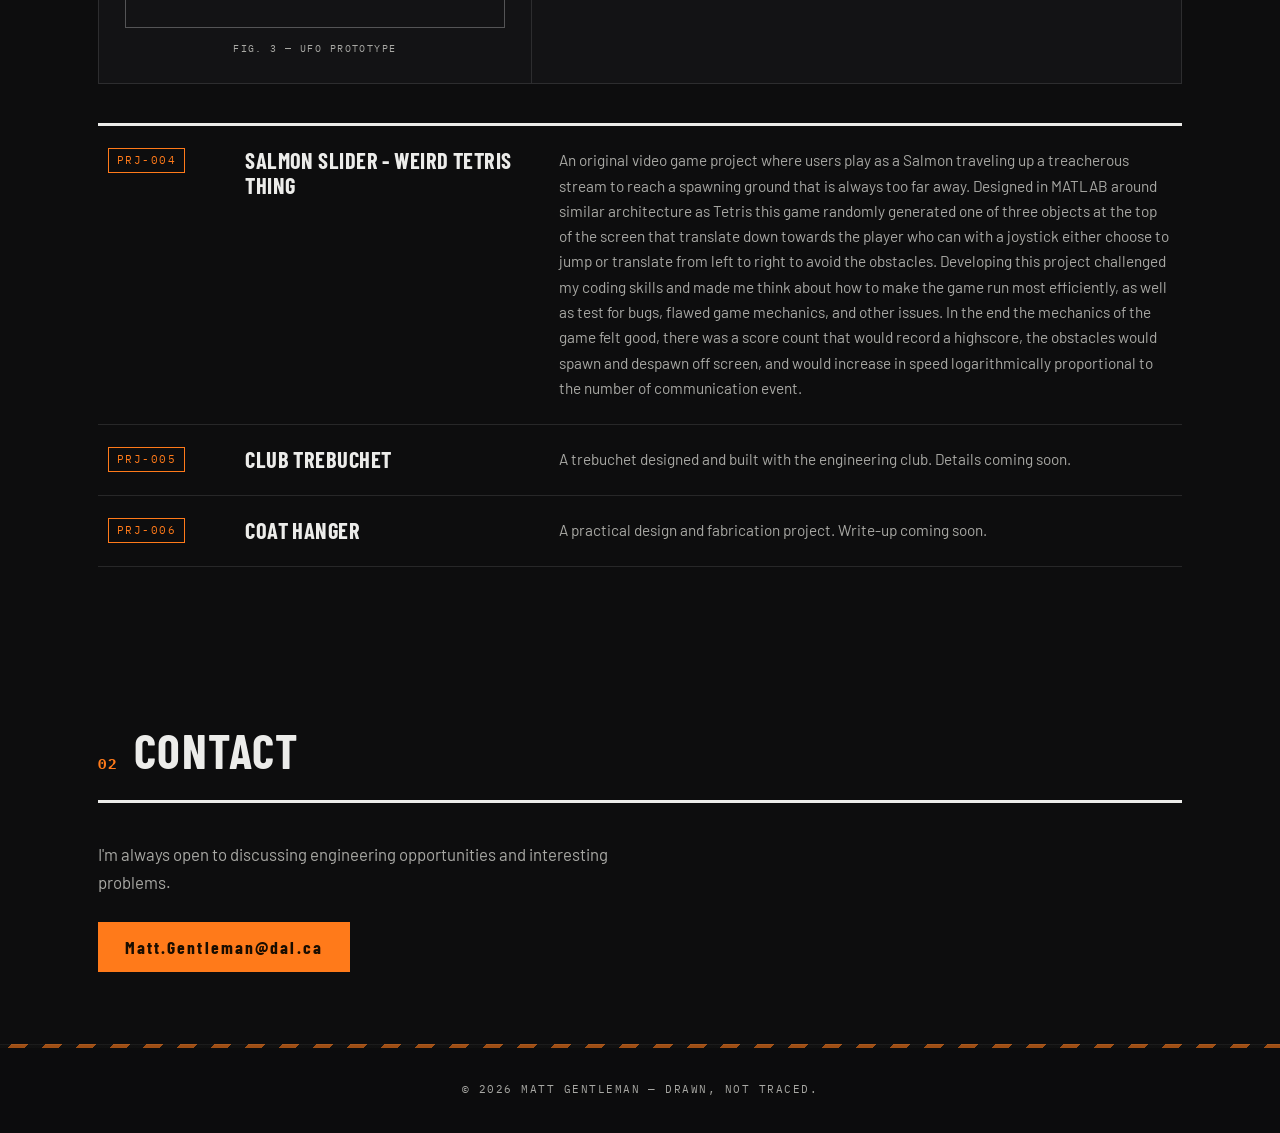
==== commit 3df584b0: "Update index.html" ====
--- a/Foundry/index.html
+++ b/Foundry/index.html
@@ -64,7 +64,7 @@
         </header>
         <div class="order-grid">
           <figure class="order-media">
-            <img src="FLywheelCar1.jpeg" alt="Flywheel car" width="1600" height="2133" loading="lazy" decoding="async">
+            <img src="../FLywheelCar1.jpeg" alt="Flywheel car" width="1600" height="2133" loading="lazy" decoding="async">
             <figcaption>FIG. 1 — FLYWHEEL CAR</figcaption>
           </figure>
           <div class="order-body">
@@ -178,7 +178,7 @@
         </header>
         <div class="order-grid">
           <figure class="order-media">
-            <img src="UFO.jpg" alt="3D printed fan on desk" width="1179" height="2042" loading="lazy" decoding="async">
+            <img src="../UFO.jpg" alt="3D printed fan on desk" width="1179" height="2042" loading="lazy" decoding="async">
             <figcaption>FIG. 3 — UFO PROTOTYPE</figcaption>
           </figure>
           <div class="order-body">
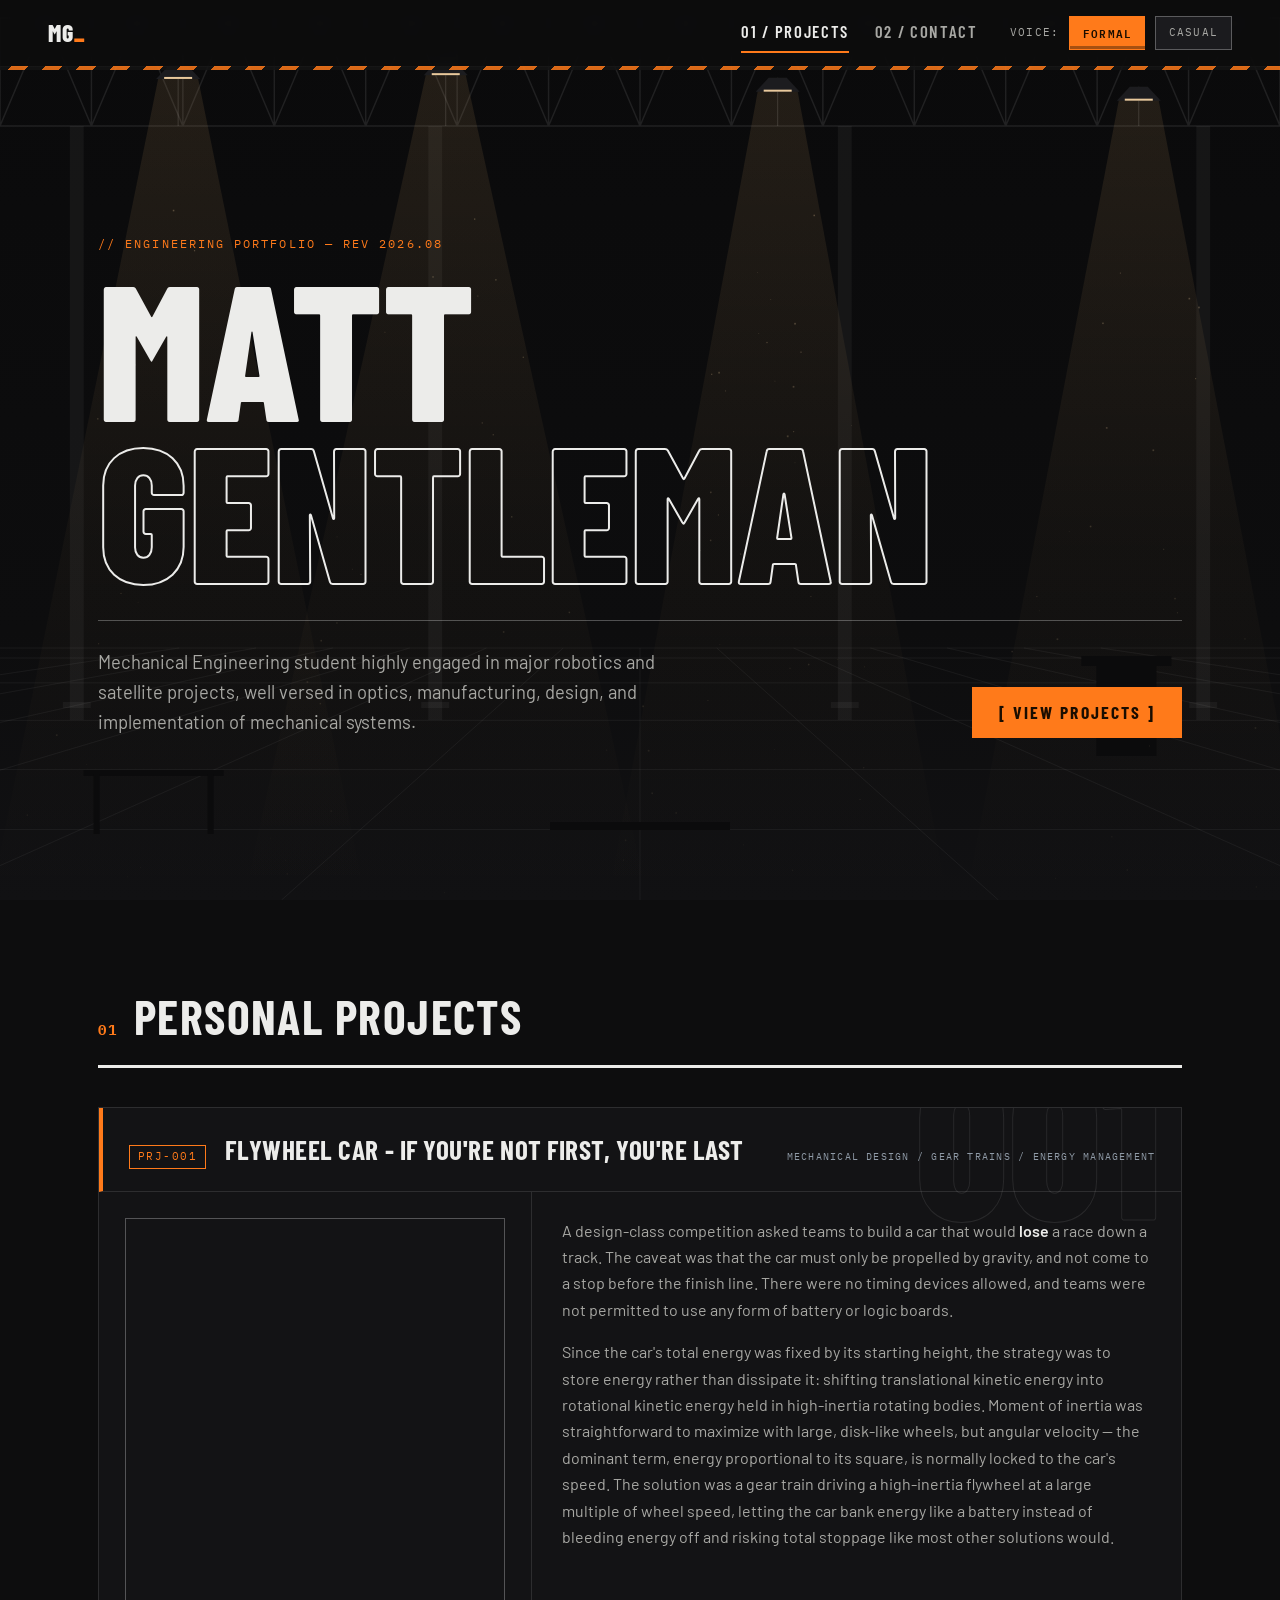
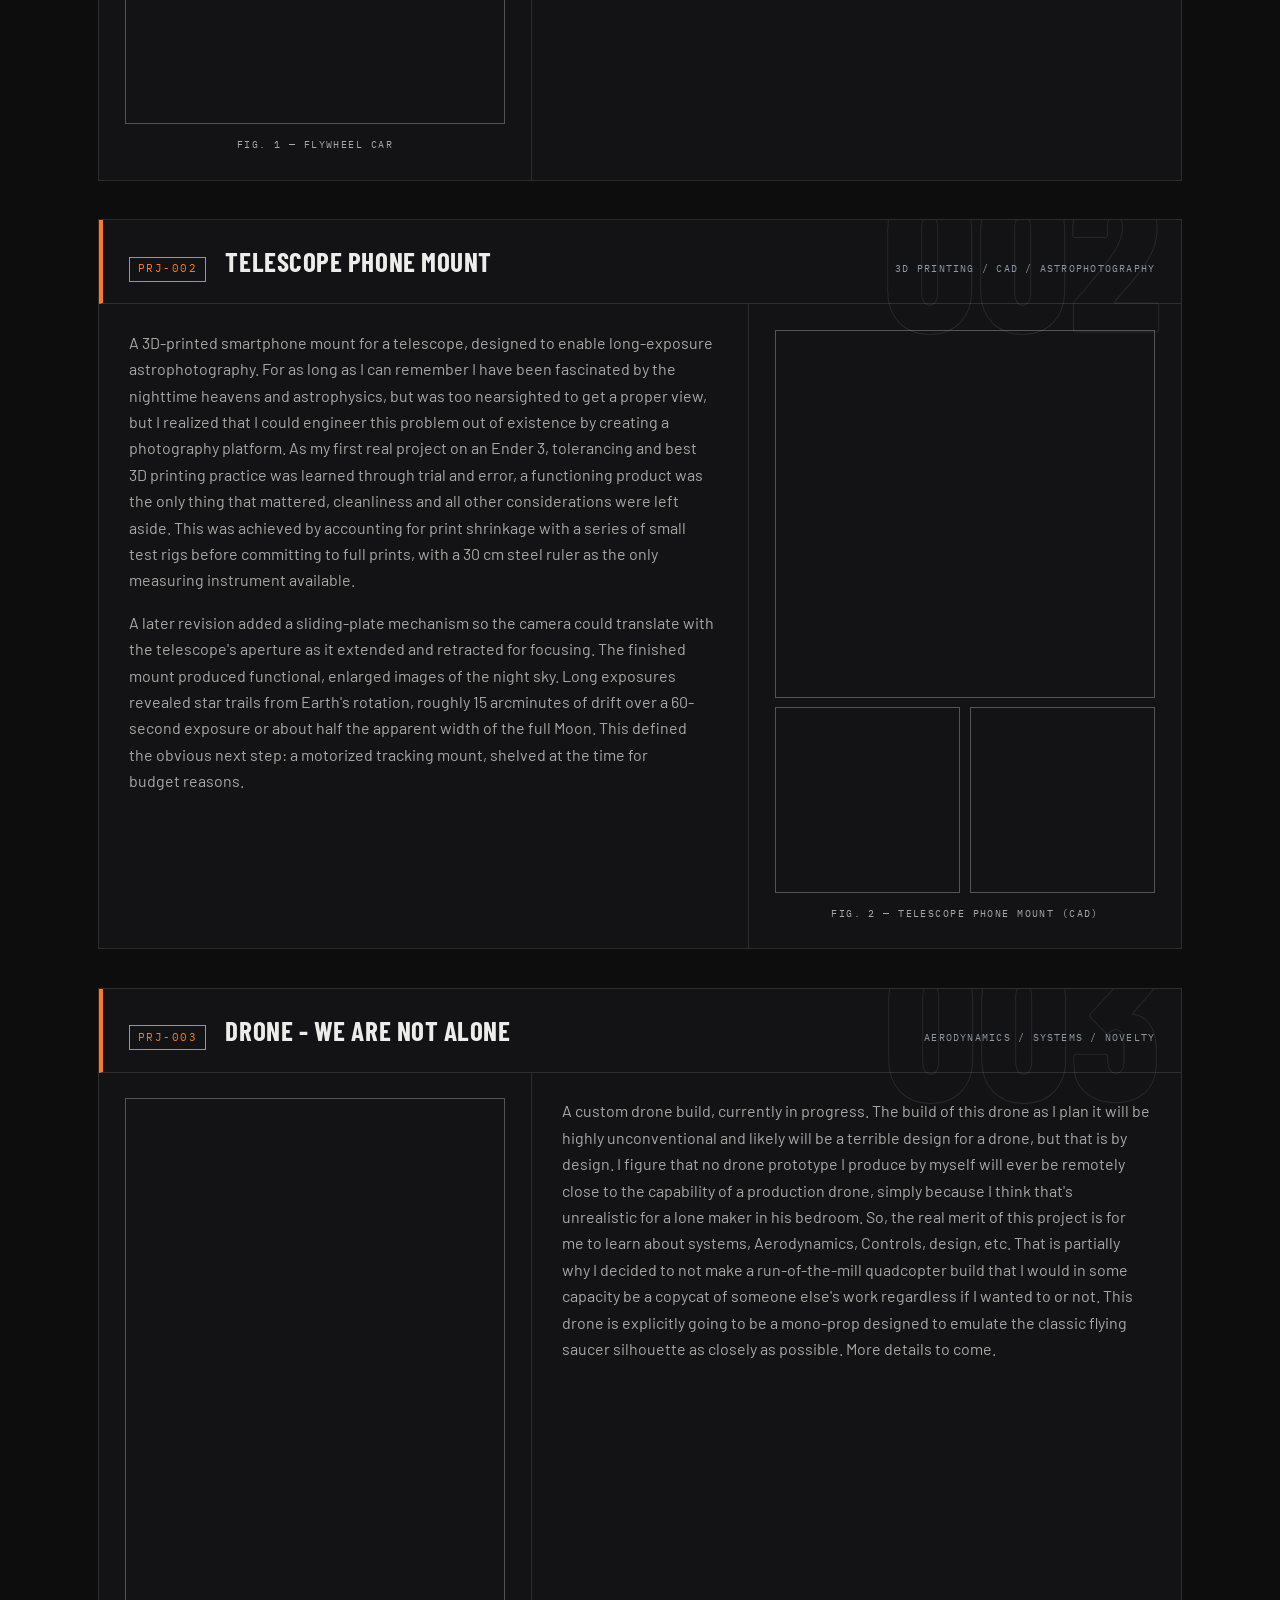
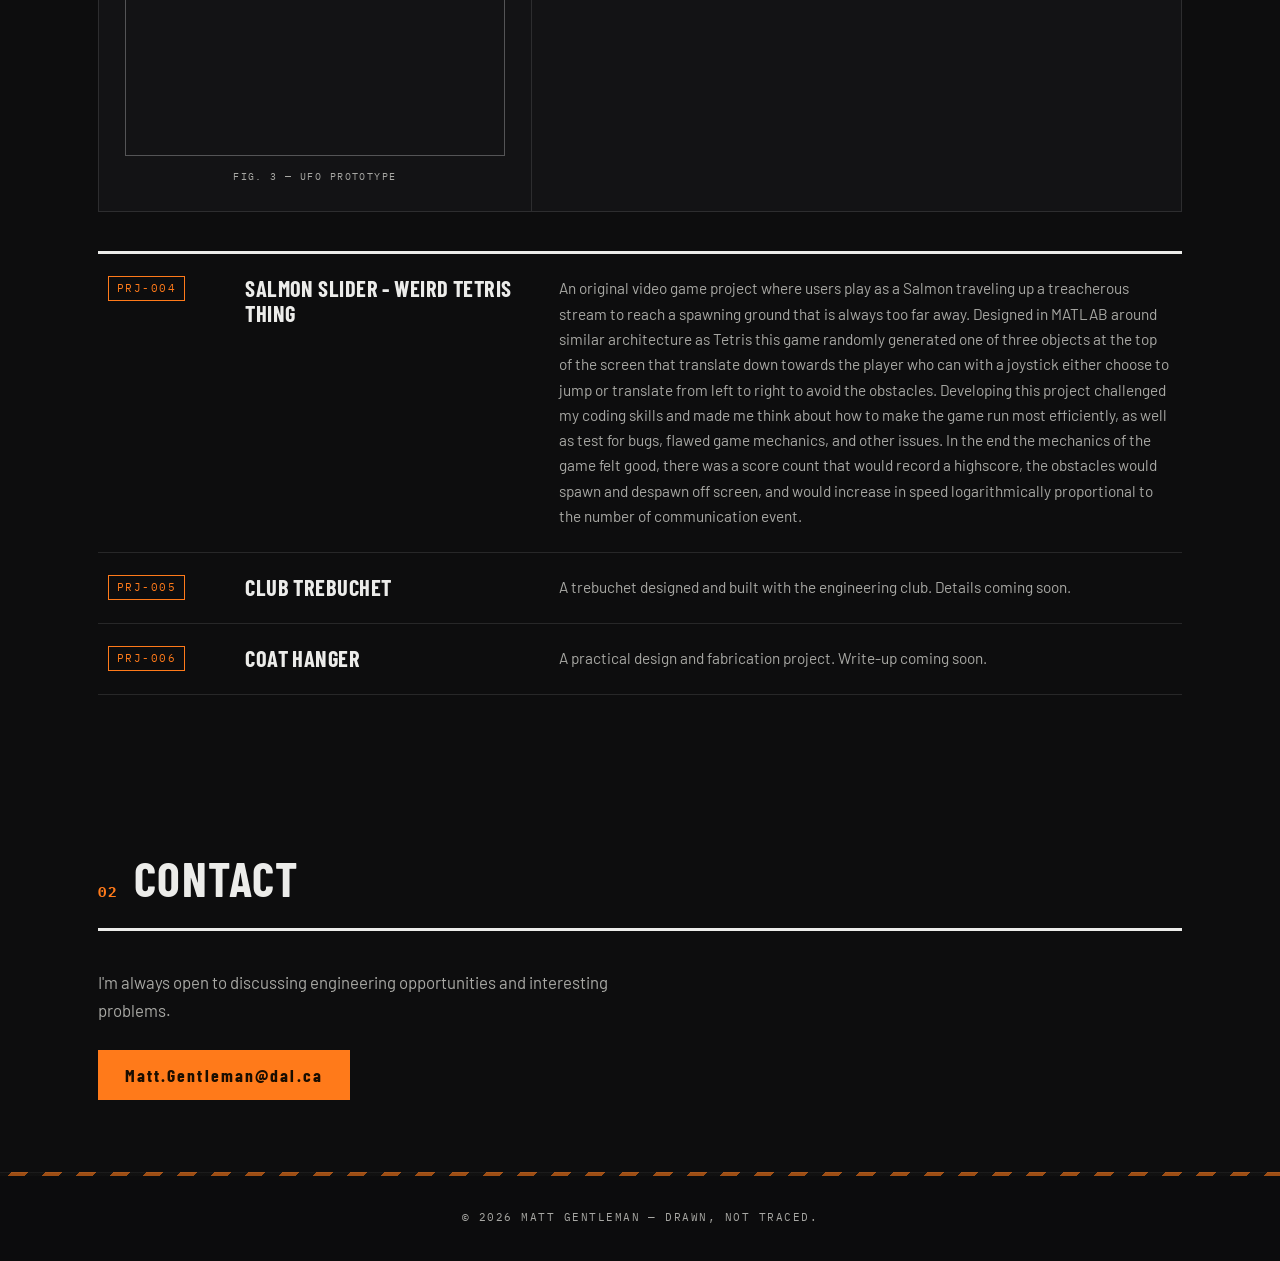
==== commit b8d6f059: "Add files via upload" ====
--- a/Foundry/index.html
+++ b/Foundry/index.html
@@ -116,8 +116,12 @@
         </header>
         <div class="order-grid">
           <figure class="order-media">
-            <!-- Replace with: <img src="images/telescope-mount.jpg" alt="3D printed telescope phone mount"> -->
-            <div class="img-placeholder">FIG. 2 — IMAGE PENDING</div>
+            <img src="../images/telescope-mount-assembly.png" alt="CAD render of the 3D-printed phone mount on the telescope and tripod" width="892" height="862" loading="lazy" decoding="async">
+            <div style="display:grid;grid-template-columns:1fr 1fr;gap:0.6rem;margin-top:0.6rem;">
+              <img src="../images/telescope-mount-top.png" alt="Top view of the mount clamped around the eyepiece tube" width="600" height="600" loading="lazy" decoding="async">
+              <img src="../images/telescope-mount-front.png" alt="Front view down the tube showing the phone aligned to the eyepiece" width="600" height="600" loading="lazy" decoding="async">
+            </div>
+            <figcaption>FIG. 2 — TELESCOPE PHONE MOUNT (CAD)</figcaption>
           </figure>
           <div class="order-body">
             <div class="formal">
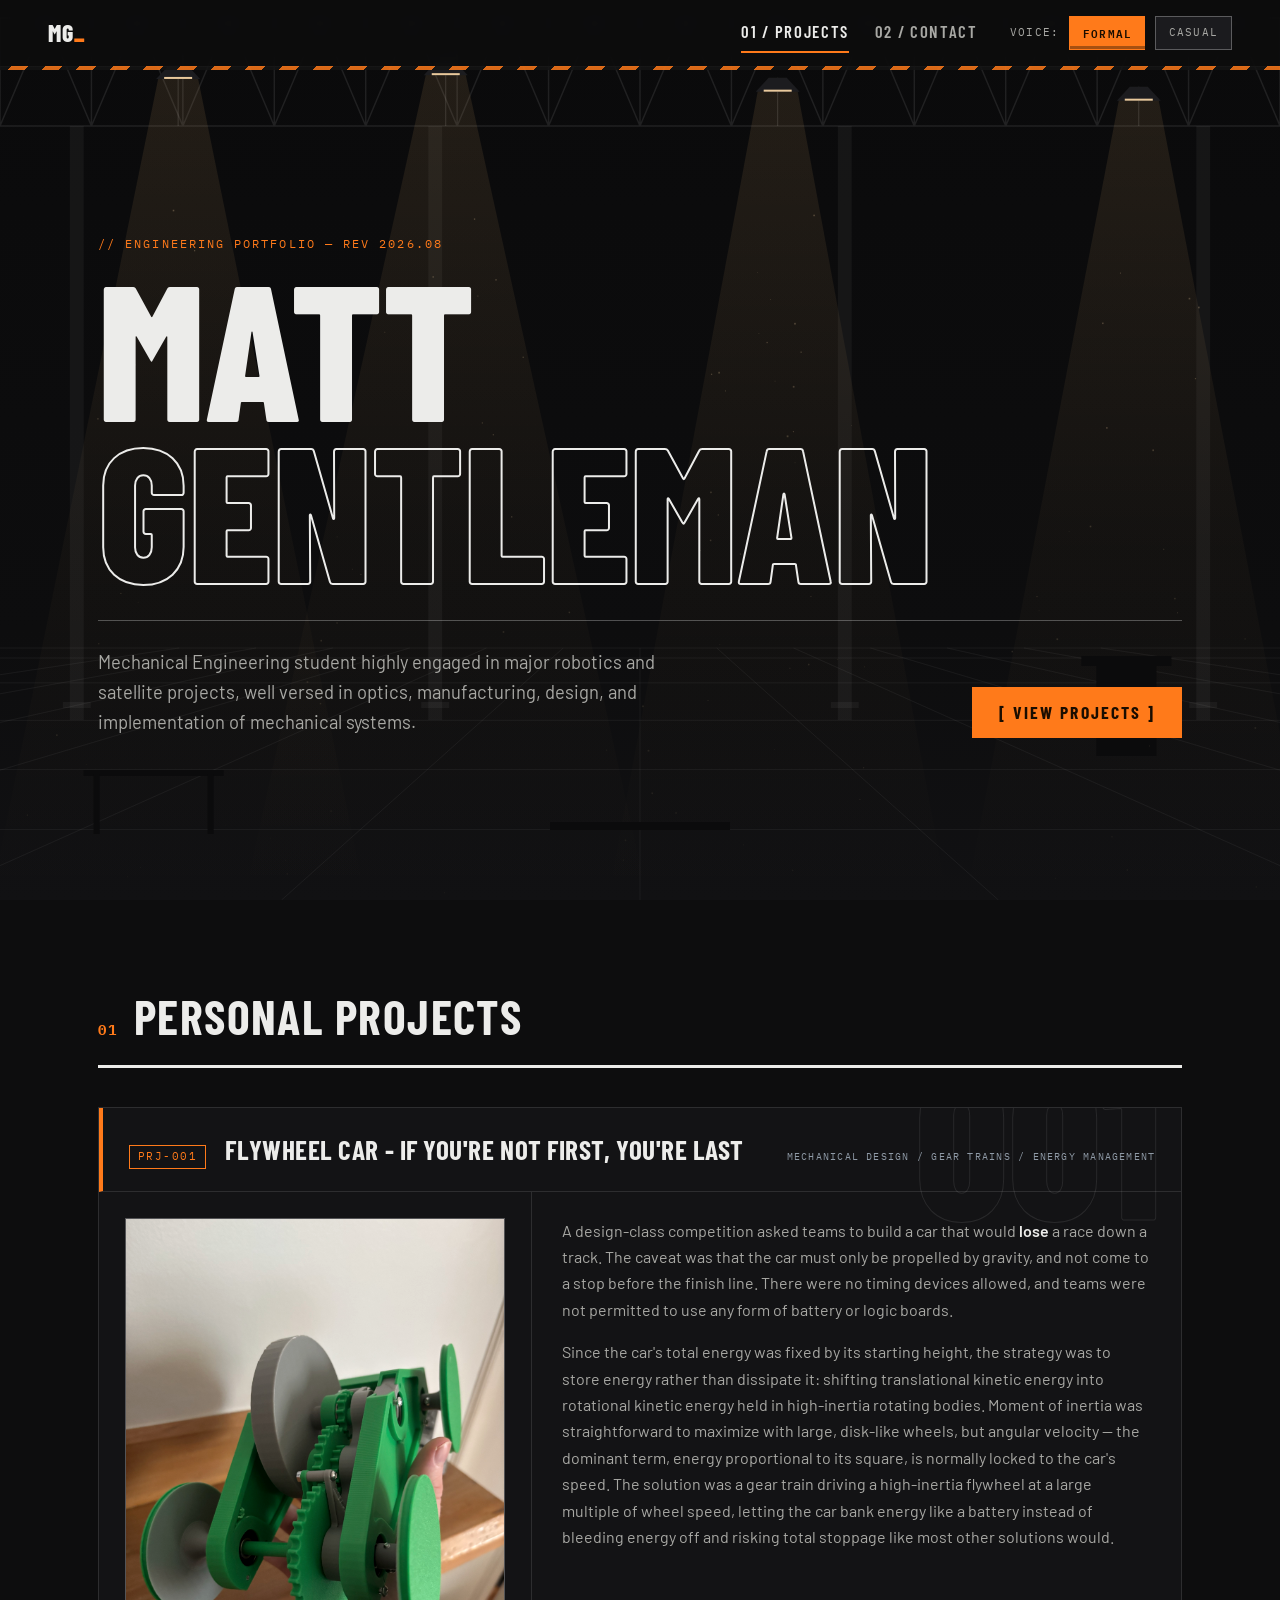
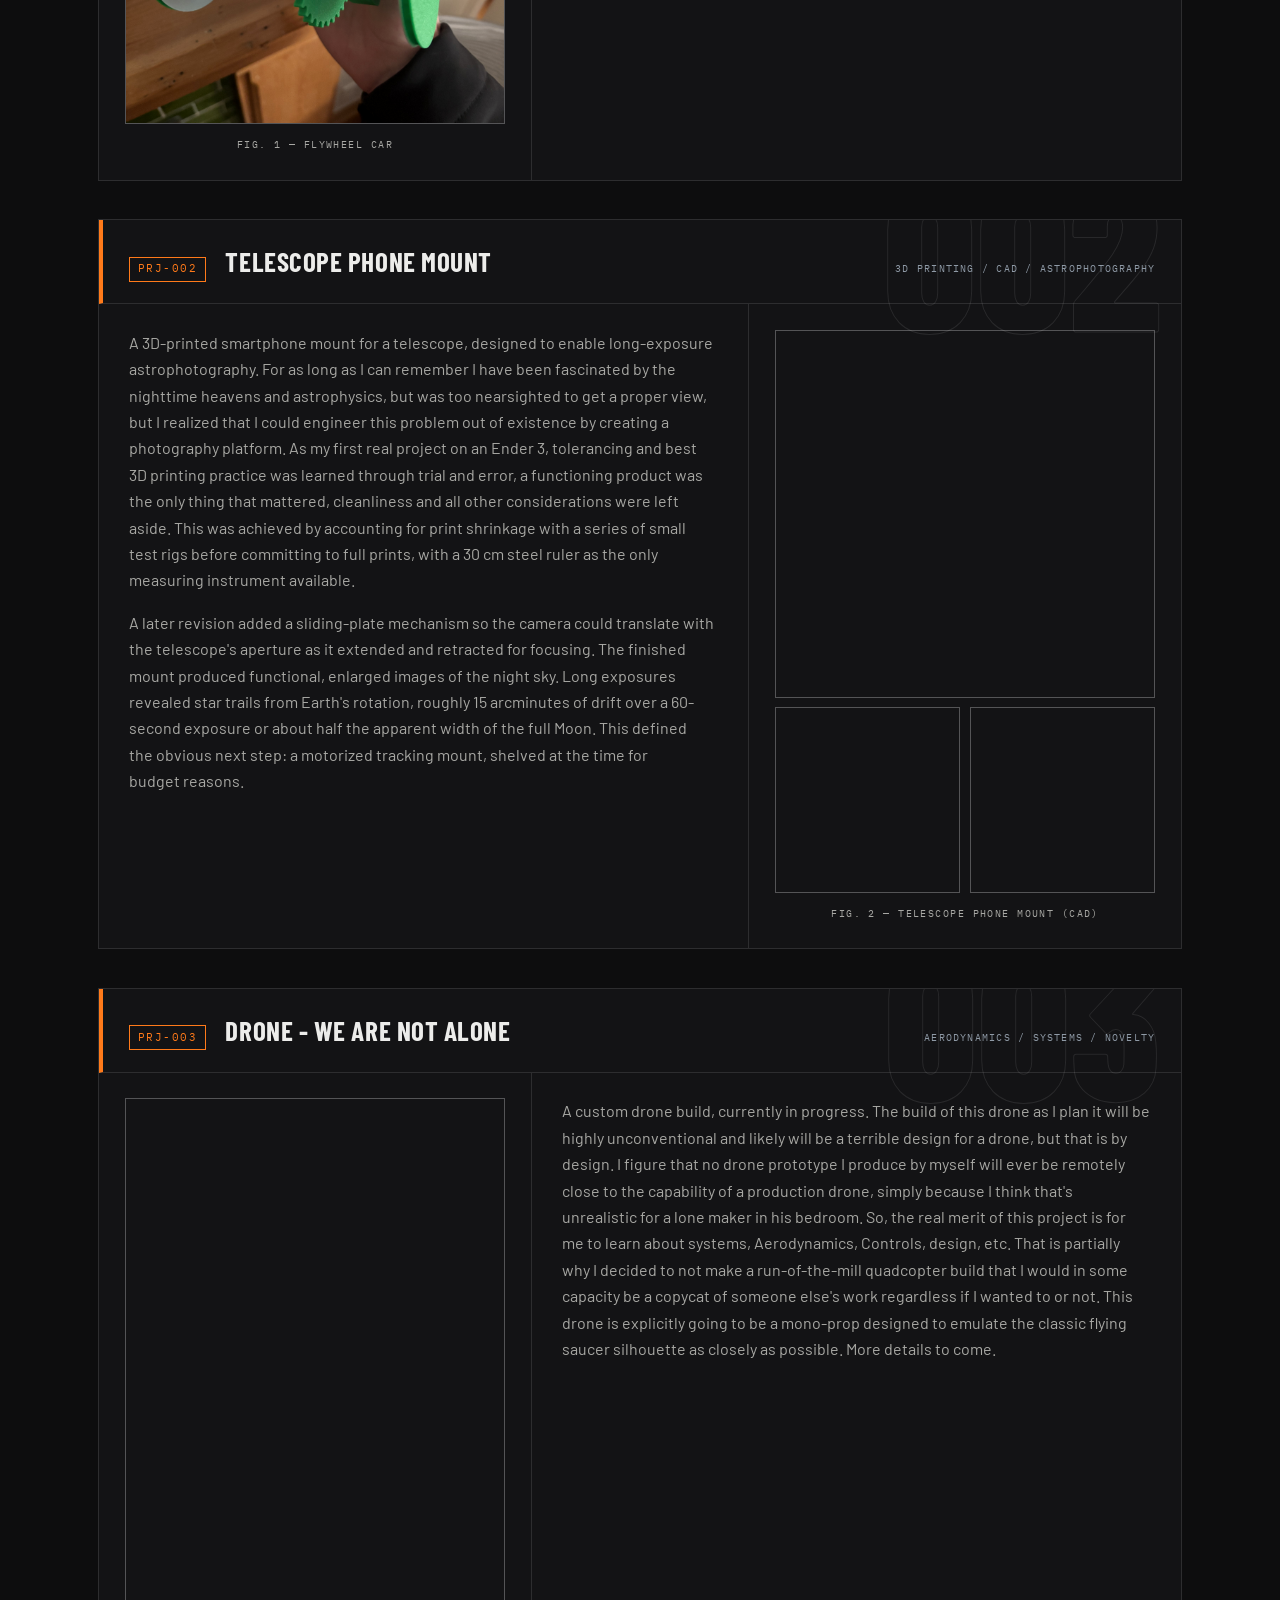
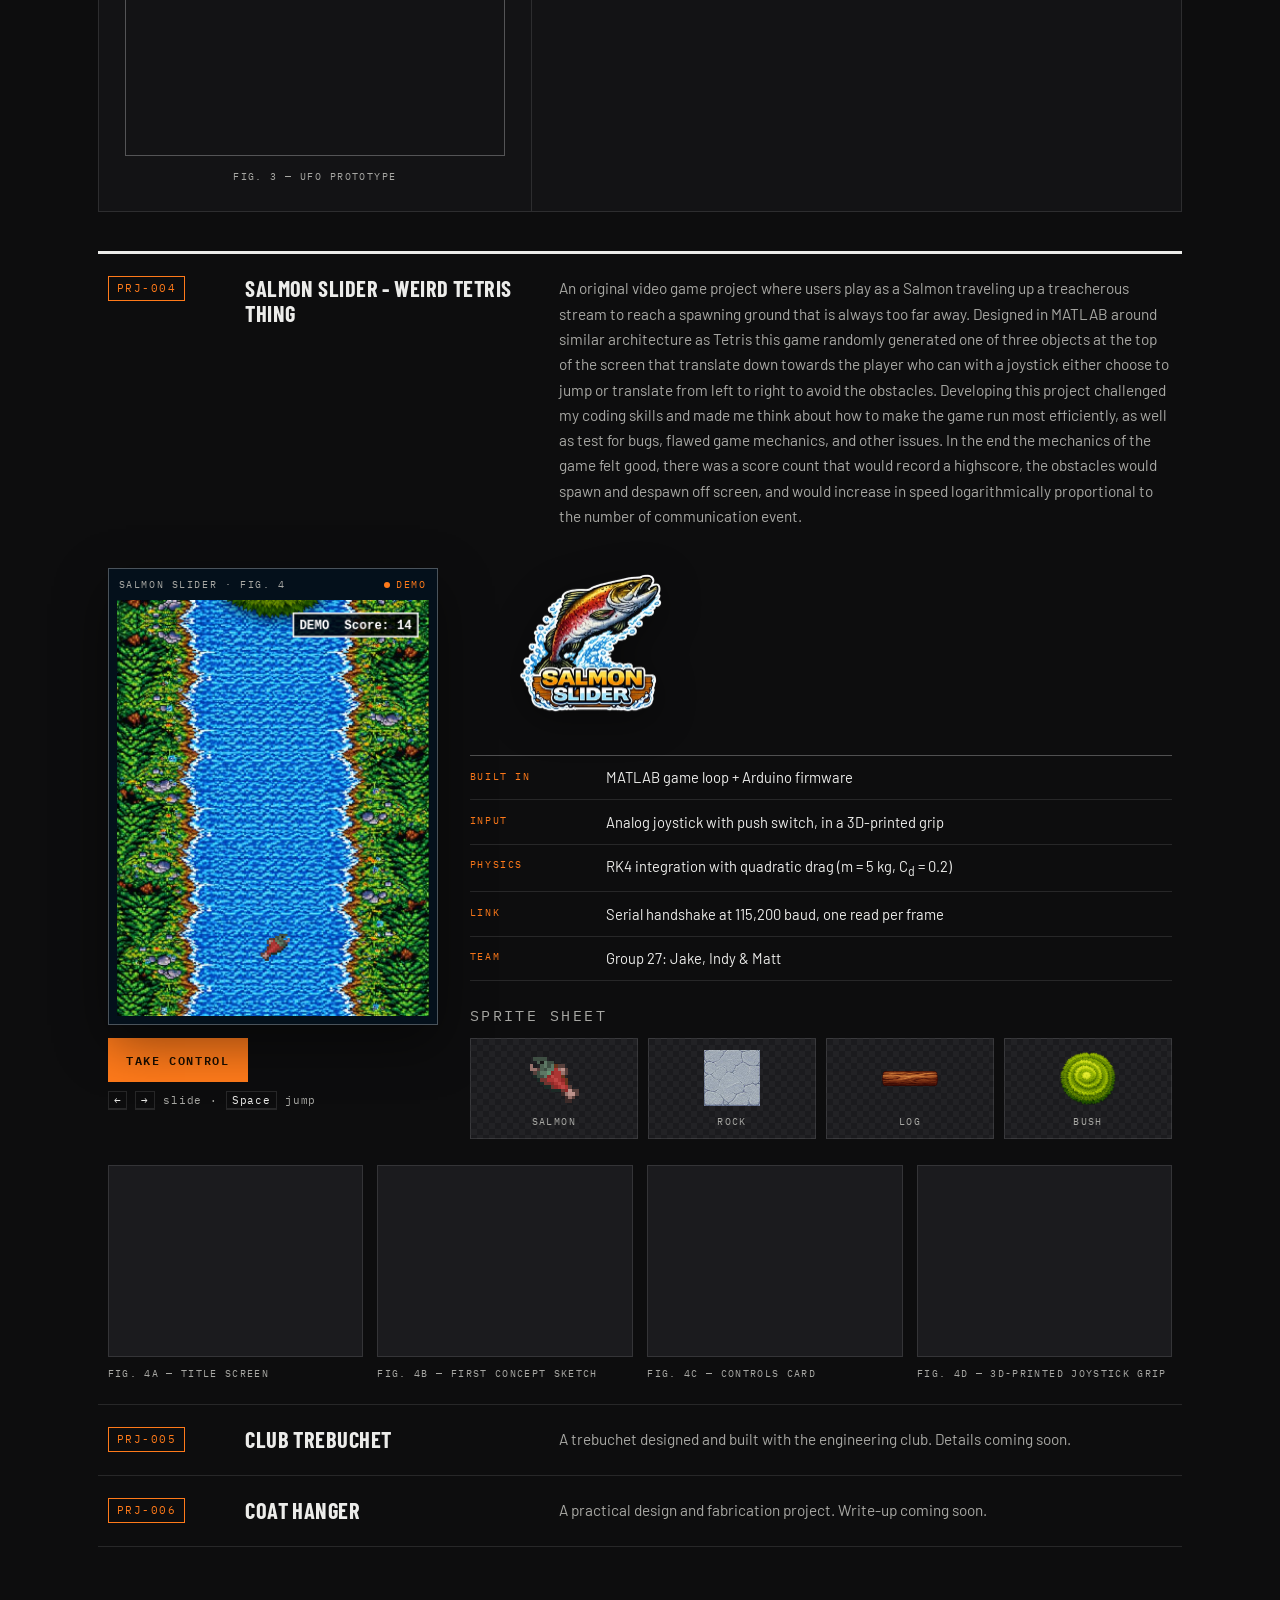
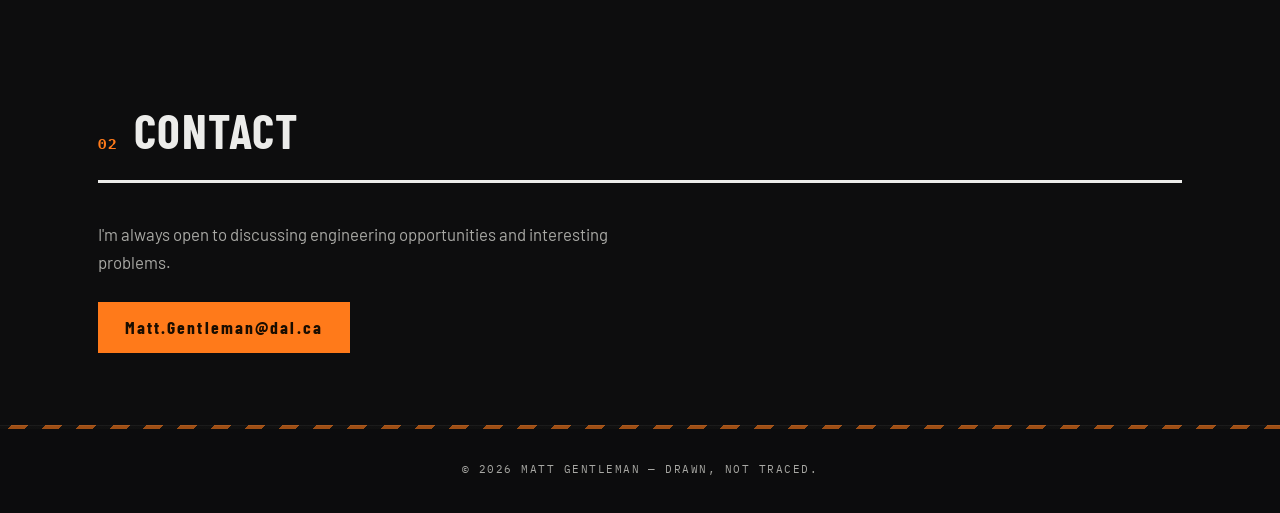
==== commit a6ca39eb: "Site update v2: add salmon-slider project and refresh project pages Co-Authored-By: Claude Sonnet 5." ====
--- a/Foundry/index.html
+++ b/Foundry/index.html
@@ -11,6 +11,7 @@
   <link rel="preconnect" href="https://fonts.gstatic.com" crossorigin>
   <link rel="stylesheet" href="https://fonts.googleapis.com/css2?family=Barlow+Condensed:wght@600;700;800&family=Barlow:wght@400;500;600&family=IBM+Plex+Mono:wght@400;500&display=swap">
   <link rel="stylesheet" href="style.css">
+  <link rel="stylesheet" href="../salmon-slider/ss.css">
 </head>
 <body>
   <canvas id="bg" class="bg" aria-hidden="true"></canvas>
@@ -217,7 +218,7 @@
       <!-- ---- Placeholder projects. PLACEHOLDER COPY — replace with real write-ups. ---- -->
       <div class="parts-list">
 
-        <article id="prj-004" class="part reveal">
+        <article id="prj-004" class="part reveal ss-feature">
           <span class="drawing-no">PRJ-004</span>
           <h3>SALMON SLIDER - weird Tetris thing</h3>
           <p class="formal">An original video game project where users play as a Salmon traveling up a treacherous stream
@@ -229,6 +230,49 @@
             there was a score count that would record a highscore, the obstacles would spawn and despawn off screen, and
             would increase in speed logarithmically proportional to the number of communication event.</p>
           <p class="informal">Yes, it's a video game about a sliding salmon. No, I will not be elaborating until the write-up is done.</p>
+          <div class="ss-showcase" data-ss-assets="../salmon-slider/img/">
+            <div class="ss-stage">
+              <div class="ss-cabinet" data-label="SALMON SLIDER · FIG. 4">
+                <span class="ss-live" aria-hidden="true">DEMO</span>
+                <canvas class="ss-canvas" width="300" height="400" tabindex="0" role="img"
+                  aria-label="Animated demo of Salmon Slider: a salmon slides and jumps past rocks, logs and bushes floating down a river. Select it to play with the arrow keys and space bar."></canvas>
+              </div>
+              <div class="ss-controls">
+                <button type="button" class="ss-btn" data-ss-toggle aria-pressed="false">Take control</button>
+                <span class="ss-hint"><kbd>&larr;</kbd> <kbd>&rarr;</kbd> slide &middot; <kbd>Space</kbd> jump</span>
+              </div>
+              <div class="ss-pad" role="group" aria-label="On-screen joystick">
+                <button type="button" data-ss-pad="left" aria-label="Slide left">&#9664;</button>
+                <button type="button" data-ss-pad="jump">JUMP</button>
+                <button type="button" data-ss-pad="right" aria-label="Slide right">&#9654;</button>
+              </div>
+            </div>
+            <div class="ss-side">
+              <img class="ss-logo" src="../salmon-slider/img/logo.webp" alt="Salmon Slider logo" width="480" height="329" loading="lazy" decoding="async">
+              <dl class="ss-specs">
+                <div><dt>BUILT IN</dt><dd>MATLAB game loop + Arduino firmware</dd></div>
+                <div><dt>INPUT</dt><dd>Analog joystick with push switch, in a 3D-printed grip</dd></div>
+                <div><dt>PHYSICS</dt><dd>RK4 integration with quadratic drag (m = 5&nbsp;kg, C<sub>d</sub> = 0.2)</dd></div>
+                <div><dt>LINK</dt><dd>Serial handshake at 115,200 baud, one read per frame</dd></div>
+                <div><dt>TEAM</dt><dd>Group 27: Jake, Indy &amp; Matt</dd></div>
+              </dl>
+              <div>
+                <p class="ss-kicker">SPRITE SHEET</p>
+                <ul class="ss-sprites">
+                  <li><img class="ss-pixel" src="../salmon-slider/img/salmon.png" alt="" width="160" height="160" loading="lazy"><span>Salmon</span></li>
+                  <li><img src="../salmon-slider/img/rock.jpg" alt="" width="192" height="192" loading="lazy"><span>Rock</span></li>
+                  <li><img src="../salmon-slider/img/log.png" alt="" width="384" height="108" loading="lazy"><span>Log</span></li>
+                  <li><img src="../salmon-slider/img/bush.png" alt="" width="256" height="241" loading="lazy"><span>Bush</span></li>
+                </ul>
+              </div>
+            </div>
+            <ul class="ss-gallery">
+              <li><figure><a href="../salmon-slider/img/title-screen.webp" target="_blank" rel="noopener"><img src="../salmon-slider/img/title-screen.webp" alt="Salmon Slider title screen: a pixel-art salmon leaping up a forest river under the game logo" width="1200" height="800" loading="lazy" decoding="async"></a><figcaption>FIG. 4A — Title screen</figcaption></figure></li>
+              <li><figure><a href="../salmon-slider/img/concept-sketch.webp" target="_blank" rel="noopener"><img src="../salmon-slider/img/concept-sketch.webp" alt="Hand-drawn concept sketch of the game screen showing a rock, log and tree falling toward the fish" width="900" height="873" loading="lazy" decoding="async"></a><figcaption>FIG. 4B — First concept sketch</figcaption></figure></li>
+              <li><figure><a href="../salmon-slider/img/controls.webp" target="_blank" rel="noopener"><img src="../salmon-slider/img/controls.webp" alt="Instruction card: move the joystick left and right to navigate, press it down to jump" width="1200" height="800" loading="lazy" decoding="async"></a><figcaption>FIG. 4C — Controls card</figcaption></figure></li>
+              <li class="ss-tall"><figure><a href="../salmon-slider/img/controller.webp" target="_blank" rel="noopener"><img src="../salmon-slider/img/controller.webp" alt="The 3D-printed joystick grip embossed with Salmon Slider, held in a hand" width="900" height="1200" loading="lazy" decoding="async"></a><figcaption>FIG. 4D — 3D-printed joystick grip</figcaption></figure></li>
+            </ul>
+          </div>
         </article>
 
         <article id="prj-005" class="part reveal">
@@ -265,5 +309,6 @@
 
   <script src="background.js" defer></script>
   <script src="script.js" defer></script>
+  <script src="../salmon-slider/ss.js" defer></script>
 </body>
 </html>
--- a/salmon-slider/ss.css
+++ b/salmon-slider/ss.css
@@ -0,0 +1,242 @@
+/* =====================================================================
+   Salmon Slider showcase (PRJ-004)
+   Shared by every site iteration. Colours/fonts come from each site's
+   own :root tokens, so the block re-skins itself per theme.
+   ===================================================================== */
+
+.ss-feature {
+  --ss-line: var(--line-strong, var(--line-bright, rgba(255, 255, 255, 0.3)));
+  --ss-line-soft: var(--line, rgba(255, 255, 255, 0.12));
+  --ss-panel: var(--surface-2, var(--bg-raise, #0d1928));
+  --ss-accent: var(--accent, #4cc9f0);
+  --ss-accent-ink: var(--accent-ink, #04121a);
+  --ss-river: #0a2a4a;
+  grid-column: 1 / -1;           /* span the whole mini-grid row */
+}
+.mini-project.ss-feature:hover { transform: none; }
+.ss-feature > p, .ss-feature .entry-main > p { max-width: 78ch; }
+
+.ss-showcase {
+  grid-column: 1 / -1;           /* span the row in list-style layouts */
+  margin-top: 1.6rem;
+  display: grid;
+  grid-template-columns: minmax(250px, 330px) minmax(0, 1fr);
+  gap: 1.6rem 2rem;
+  align-items: start;
+}
+
+/* ---------- arcade stage ---------- */
+.ss-stage { min-width: 0; }
+.ss-cabinet {
+  position: relative;
+  border: 1px solid var(--ss-line);
+  background: #04101b;
+  padding: 8px;
+  box-shadow: 0 18px 50px rgba(0, 0, 0, 0.45);
+}
+.ss-cabinet::before {            /* bezel label */
+  content: attr(data-label);
+  display: flex;
+  justify-content: space-between;
+  font-family: var(--mono, monospace);
+  font-size: 0.62rem;
+  letter-spacing: 0.16em;
+  color: var(--ink-soft, #9ab);
+  padding: 0 2px 7px;
+}
+.ss-canvas {
+  display: block;
+  width: 100%;
+  aspect-ratio: 3 / 4;
+  background: var(--ss-river);
+  image-rendering: auto;
+  cursor: pointer;
+  outline: none;
+}
+.ss-canvas:focus-visible { box-shadow: 0 0 0 2px var(--ss-accent); }
+.ss-live {
+  position: absolute;
+  top: 8px; right: 10px;
+  display: inline-flex; align-items: center; gap: 6px;
+  font-family: var(--mono, monospace);
+  font-size: 0.62rem;
+  letter-spacing: 0.16em;
+  color: var(--ss-accent);
+}
+.ss-live::before {
+  content: "";
+  width: 6px; height: 6px; border-radius: 50%;
+  background: currentColor;
+  animation: ss-blink 1.2s steps(2, jump-none) infinite;
+}
+@keyframes ss-blink { 50% { opacity: 0.15; } }
+
+.ss-controls {
+  display: flex;
+  flex-wrap: wrap;
+  align-items: center;
+  gap: 0.6rem 0.9rem;
+  margin-top: 0.8rem;
+}
+.ss-btn {
+  appearance: none;
+  min-height: 44px;
+  padding: 0 1.1rem;
+  border: 1px solid var(--ss-accent);
+  background: var(--ss-accent);
+  color: var(--ss-accent-ink);
+  font-family: var(--mono, monospace);
+  font-size: 0.72rem;
+  font-weight: 600;
+  letter-spacing: 0.14em;
+  text-transform: uppercase;
+  cursor: pointer;
+  transition: filter 0.15s, transform 0.15s;
+}
+.ss-btn:hover { filter: brightness(1.1); }
+.ss-btn:active { transform: translateY(1px); }
+.ss-btn:focus-visible { outline: 2px solid var(--ink, #fff); outline-offset: 2px; }
+.ss-hint {
+  font-family: var(--mono, monospace);
+  font-size: 0.66rem;
+  letter-spacing: 0.08em;
+  color: var(--ink-soft, #9ab);
+}
+.ss-hint kbd {
+  font: inherit;
+  padding: 1px 5px;
+  border: 1px solid var(--ss-line-soft);
+  border-bottom-width: 2px;
+  color: var(--ink, #eee);
+}
+
+.ss-pad {                         /* on-screen joystick for touch / mouse */
+  display: none;
+  grid-template-columns: 1fr 1.3fr 1fr;
+  gap: 0.5rem;
+  margin-top: 0.7rem;
+}
+.ss-playing .ss-pad { display: grid; }
+.ss-pad button {
+  min-height: 48px;
+  border: 1px solid var(--ss-line);
+  background: var(--ss-panel);
+  color: var(--ink, #eee);
+  font-family: var(--mono, monospace);
+  font-size: 0.72rem;
+  letter-spacing: 0.14em;
+  cursor: pointer;
+  touch-action: none;
+  user-select: none;
+  -webkit-user-select: none;
+}
+.ss-pad button:active, .ss-pad button.is-down { border-color: var(--ss-accent); color: var(--ss-accent); }
+
+/* ---------- side column: spec sheet + sprite sheet ---------- */
+.ss-side { min-width: 0; display: grid; gap: 1.4rem; }
+.ss-logo { width: min(240px, 70%); height: auto; display: block; filter: drop-shadow(0 8px 20px rgba(0,0,0,0.4)); }
+
+.ss-specs {
+  margin: 0;
+  border-top: 1px solid var(--ss-line);
+}
+.ss-specs div {
+  display: grid;
+  grid-template-columns: 7.5rem 1fr;
+  gap: 1rem;
+  padding: 0.6rem 0;
+  border-bottom: 1px solid var(--ss-line-soft);
+}
+.ss-specs dt {
+  font-family: var(--mono, monospace);
+  font-size: 0.64rem;
+  letter-spacing: 0.16em;
+  color: var(--ss-accent);
+  padding-top: 0.2rem;
+}
+.ss-specs dd { margin: 0; color: var(--ink, #eee); font-size: 0.92rem; }
+
+.ss-kicker {
+  font-family: var(--mono, monospace);
+  font-size: 0.64rem;
+  letter-spacing: 0.16em;
+  color: var(--ink-soft, #9ab);
+  margin: 0 0 0.6rem;
+}
+.ss-sprites {
+  list-style: none;
+  margin: 0; padding: 0;
+  display: grid;
+  grid-template-columns: repeat(4, minmax(0, 1fr));
+  gap: 0.6rem;
+}
+.ss-sprites li {
+  display: grid;
+  justify-items: center;
+  gap: 0.45rem;
+  padding: 0.7rem 0.4rem 0.55rem;
+  border: 1px solid var(--ss-line-soft);
+  background:
+    linear-gradient(45deg, rgba(255,255,255,0.03) 25%, transparent 25% 75%, rgba(255,255,255,0.03) 75%) 0 0 / 12px 12px,
+    linear-gradient(45deg, rgba(255,255,255,0.03) 25%, transparent 25% 75%, rgba(255,255,255,0.03) 75%) 6px 6px / 12px 12px,
+    var(--ss-panel);
+}
+.ss-sprites img { width: 56px; height: 56px; object-fit: contain; }
+.ss-sprites img.ss-pixel { image-rendering: pixelated; }
+.ss-sprites span {
+  font-family: var(--mono, monospace);
+  font-size: 0.6rem;
+  letter-spacing: 0.14em;
+  color: var(--ink-soft, #9ab);
+  text-transform: uppercase;
+}
+
+/* ---------- gallery ---------- */
+.ss-gallery {
+  grid-column: 1 / -1;
+  list-style: none;
+  margin: 0; padding: 0;
+  display: grid;
+  grid-template-columns: repeat(4, minmax(0, 1fr));
+  gap: 0.9rem;
+}
+.ss-gallery figure { margin: 0; }
+.ss-gallery a {
+  display: block;
+  overflow: hidden;
+  border: 1px solid var(--ss-line-soft);
+  background: var(--ss-panel);
+}
+.ss-gallery img {
+  display: block;
+  width: 100%;
+  height: auto;
+  aspect-ratio: 4 / 3;
+  object-fit: cover;
+  transition: transform 0.4s var(--ease, ease);
+}
+.ss-gallery .ss-tall img { object-position: 50% 30%; }
+.ss-gallery a:hover img, .ss-gallery a:focus-visible img { transform: scale(1.04); }
+.ss-gallery a:focus-visible { outline: 2px solid var(--ss-accent); outline-offset: 2px; }
+.ss-gallery figcaption {
+  font-family: var(--mono, monospace);
+  font-size: 0.6rem;
+  letter-spacing: 0.14em;
+  color: var(--ink-soft, #9ab);
+  margin-top: 0.55rem;
+  text-transform: uppercase;
+}
+
+/* ---------- responsive ---------- */
+@media (max-width: 900px) {
+  .ss-gallery { grid-template-columns: repeat(2, minmax(0, 1fr)); }
+}
+@media (max-width: 700px) {
+  .ss-showcase { grid-template-columns: 1fr; }
+  .ss-stage { max-width: 360px; width: 100%; justify-self: center; }
+  .ss-specs div { grid-template-columns: 6rem 1fr; }
+}
+@media (prefers-reduced-motion: reduce) {
+  .ss-live::before { animation: none; }
+  .ss-gallery img { transition: none; }
+}
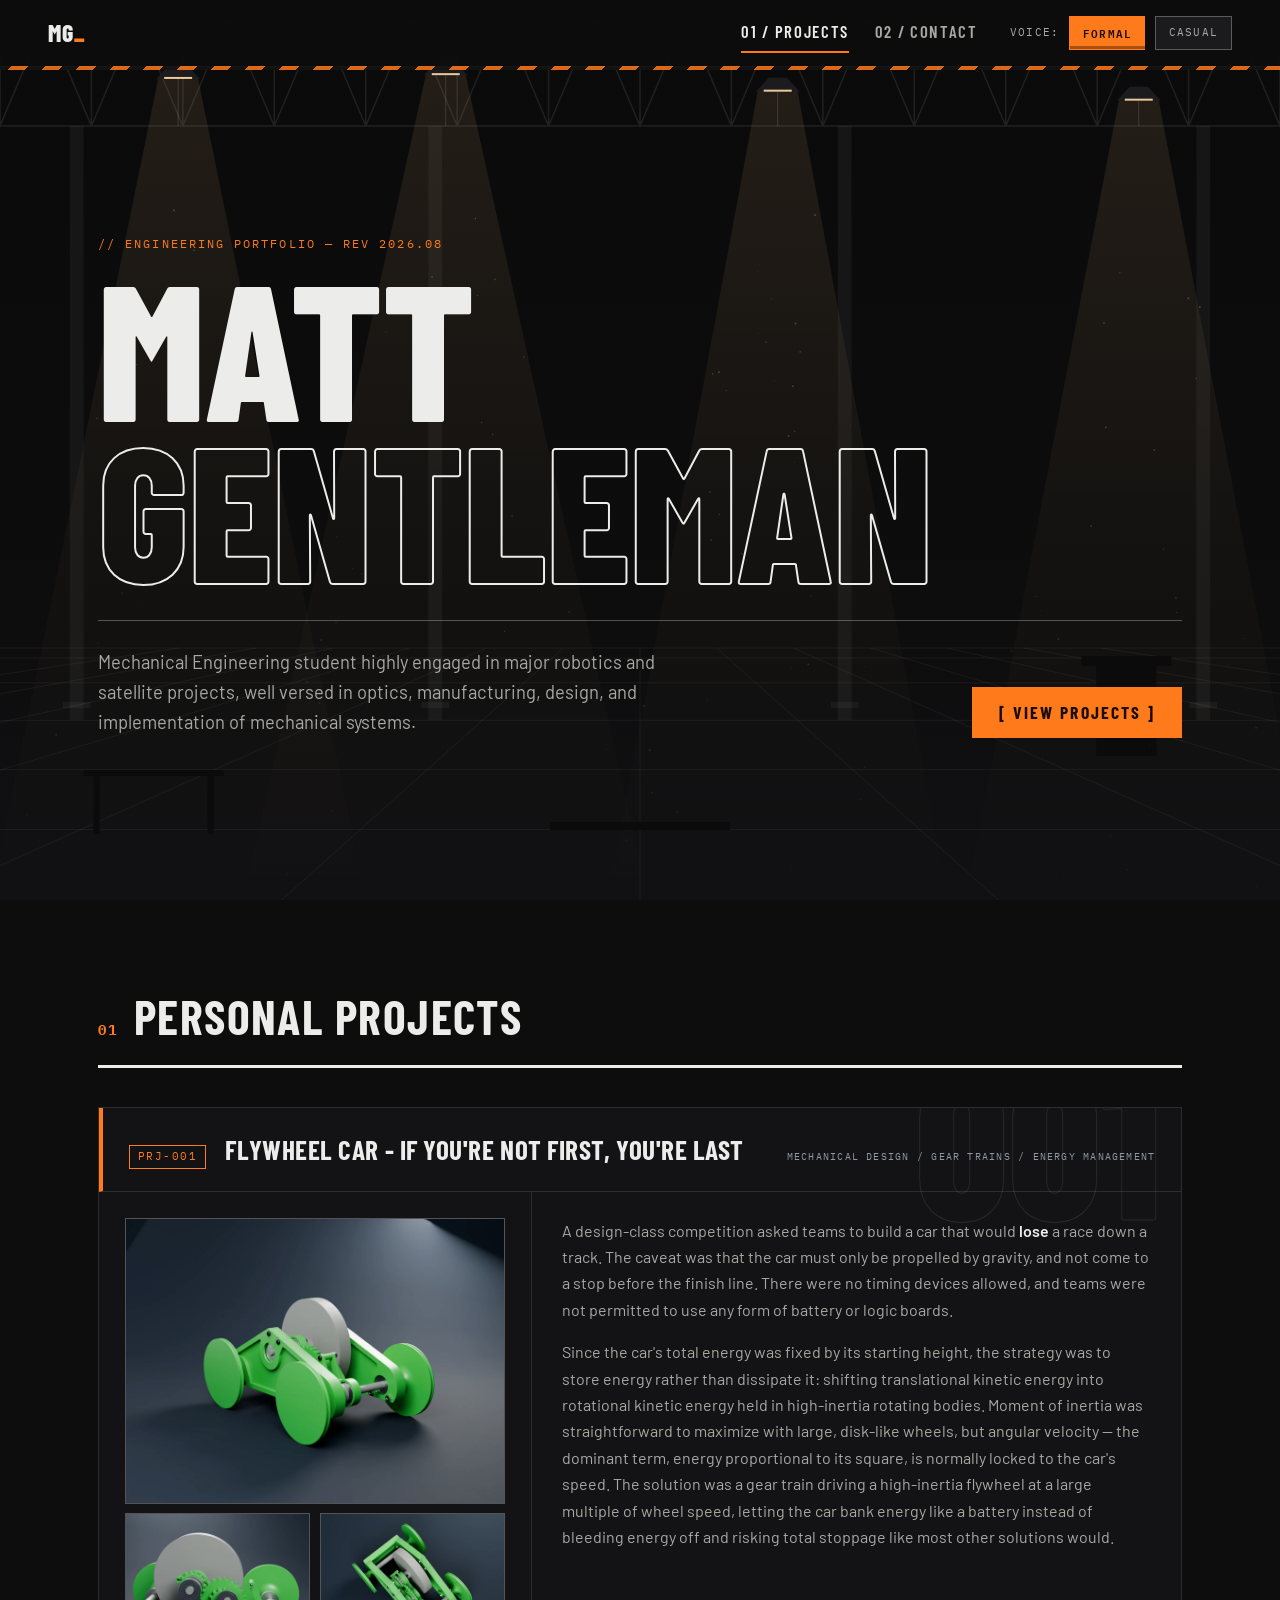
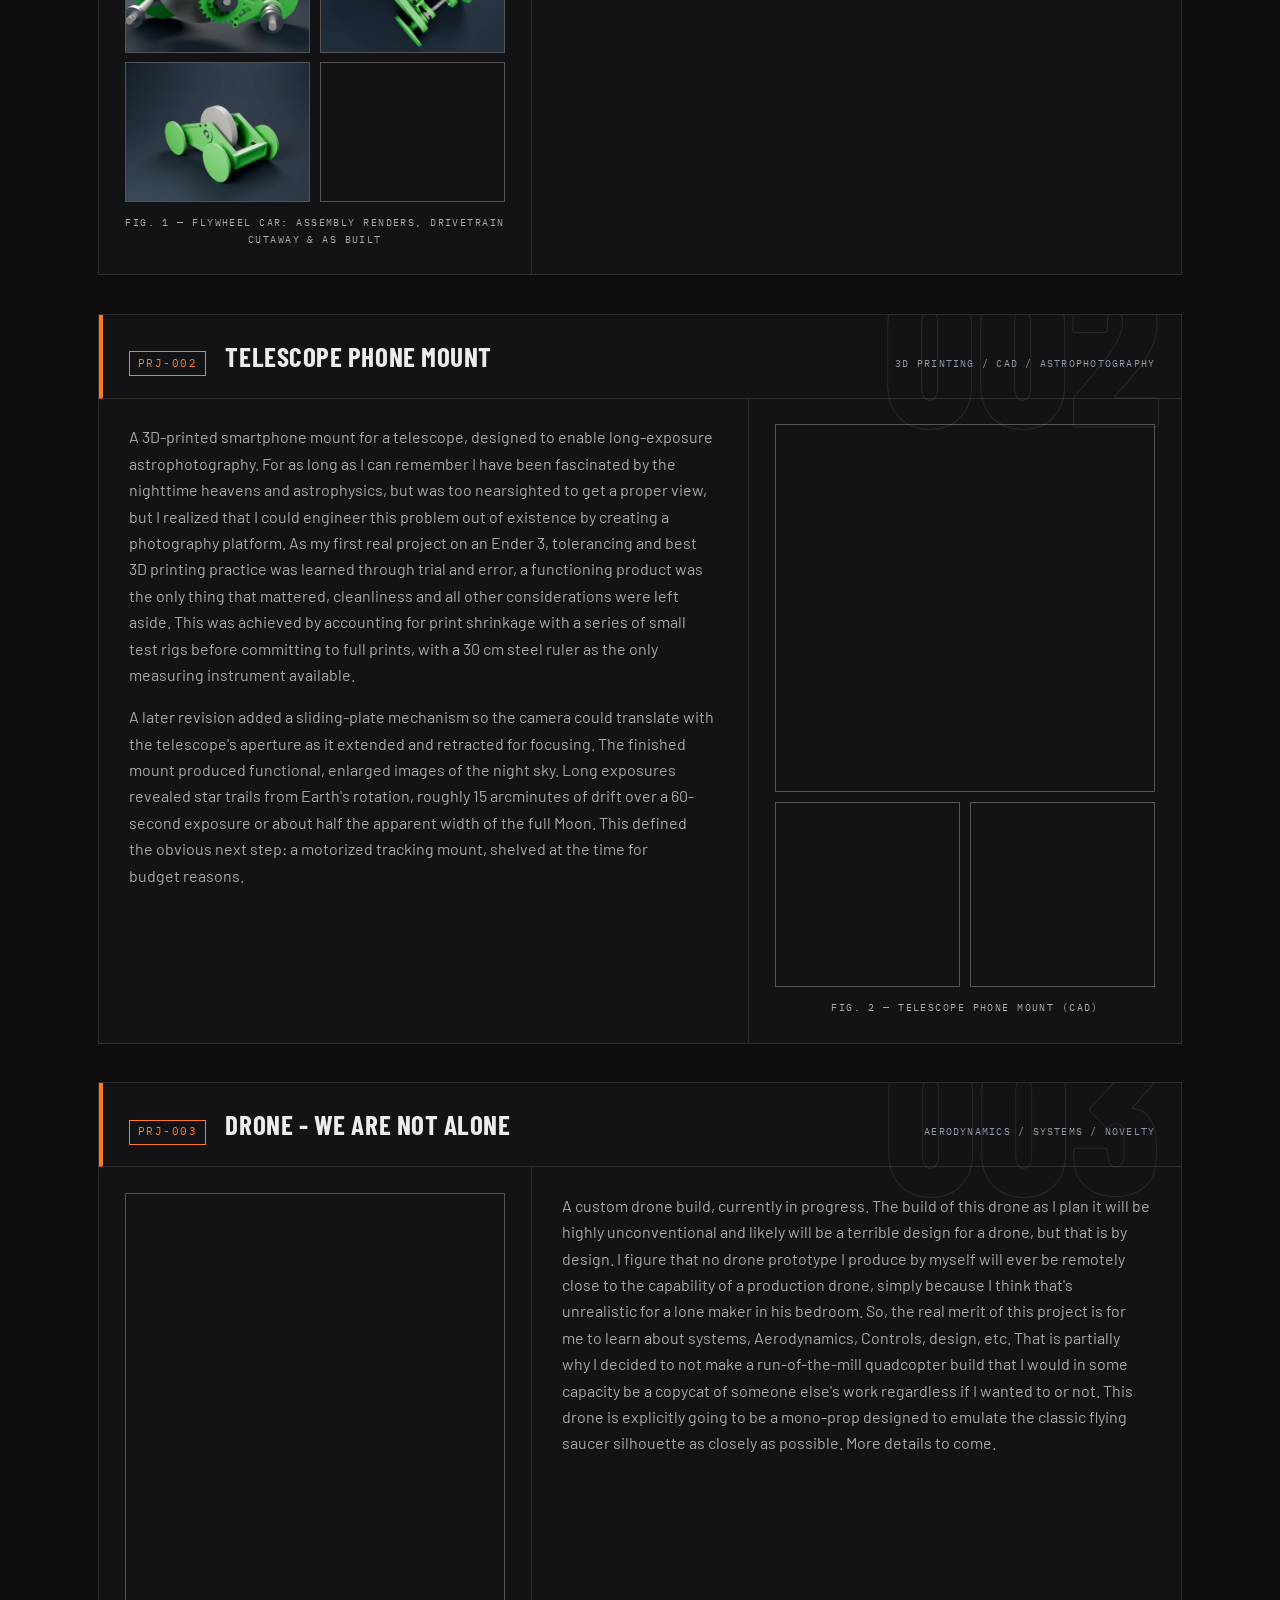
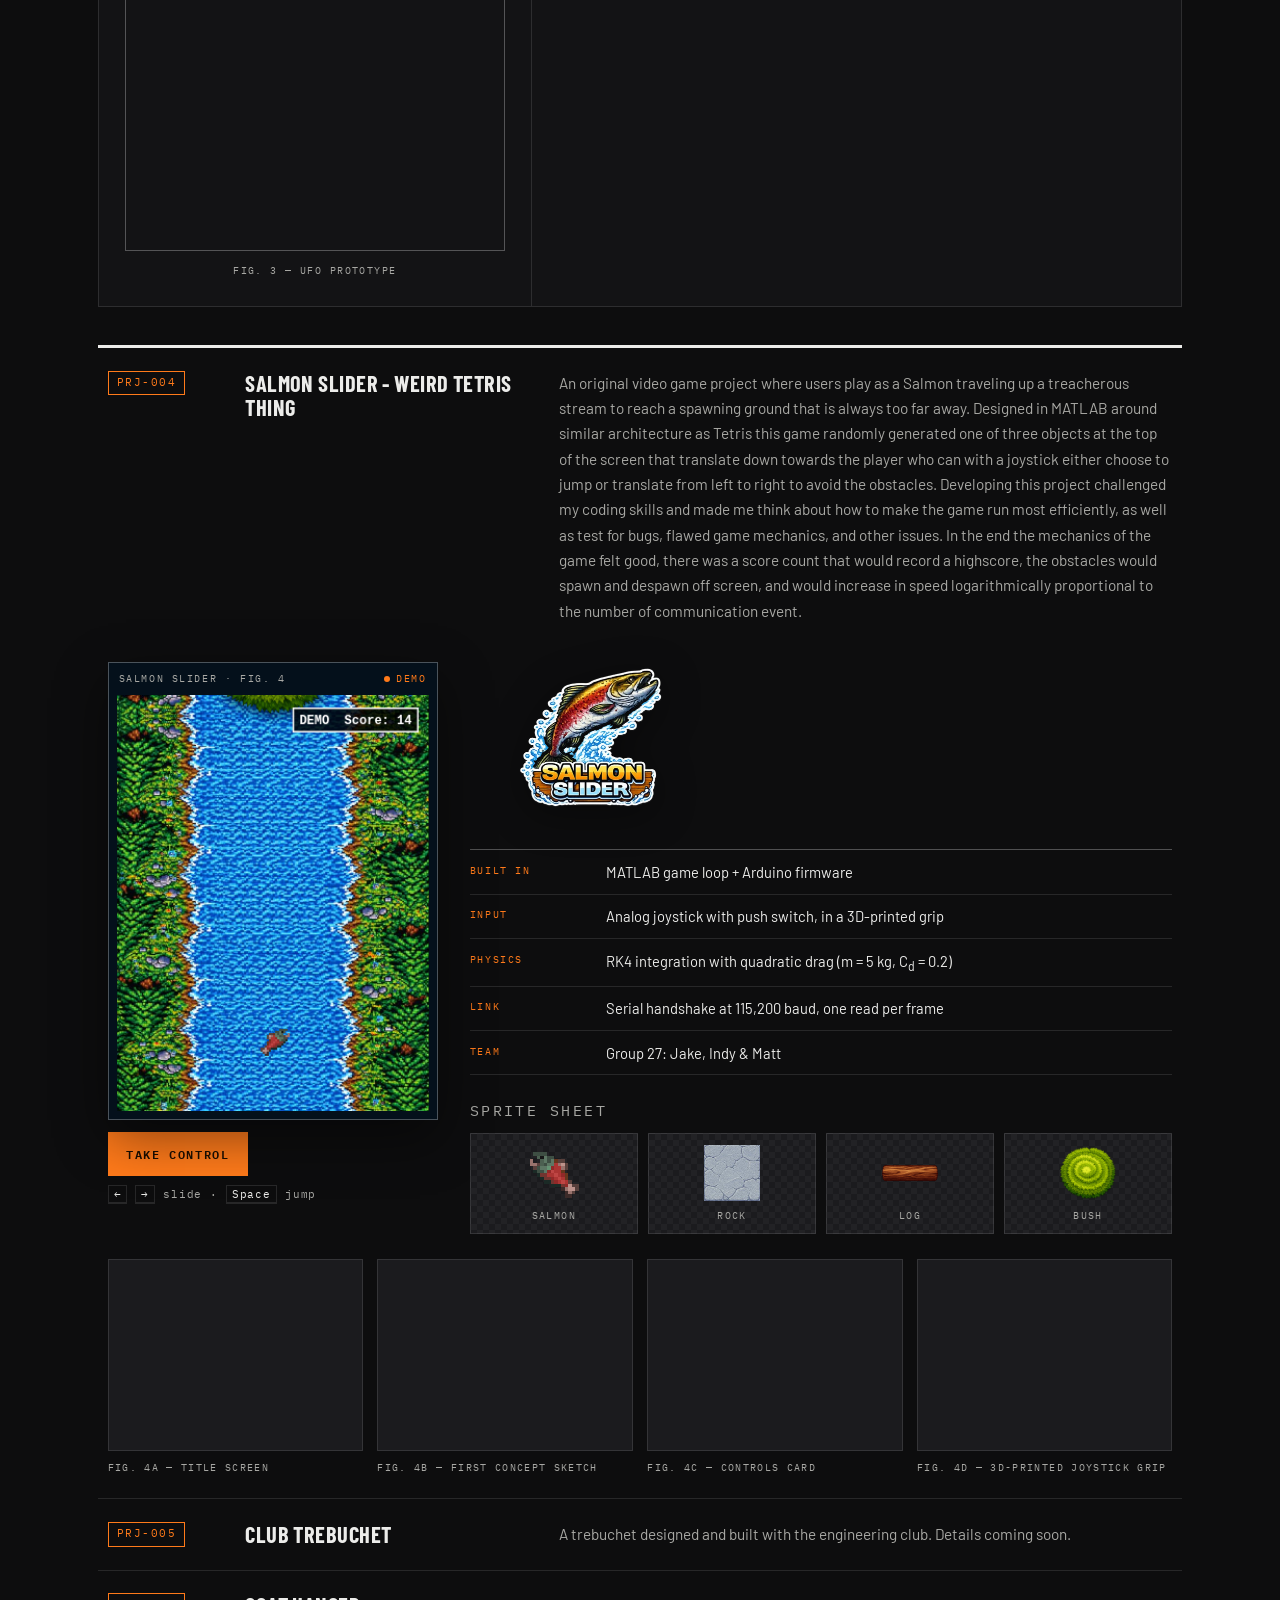
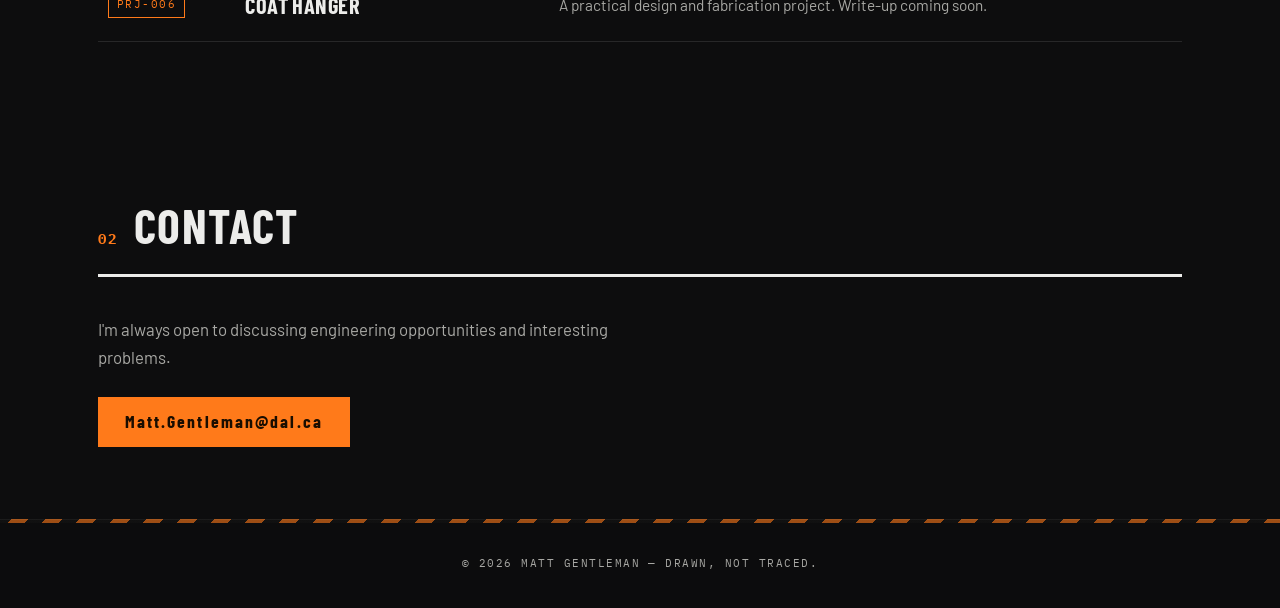
==== commit d0ff05cd: "Add Flycar assembly renders to all site iterations Replace the single flywheel car photo with a Blen" ====
--- a/Foundry/index.html
+++ b/Foundry/index.html
@@ -65,8 +65,14 @@
         </header>
         <div class="order-grid">
           <figure class="order-media">
-            <img src="../FLywheelCar1.jpeg" alt="Flywheel car" width="1600" height="2133" loading="lazy" decoding="async">
-            <figcaption>FIG. 1 — FLYWHEEL CAR</figcaption>
+            <a href="../images/flycar-hero.webp" target="_blank" rel="noopener"><img src="../images/flycar-hero.webp" alt="Render of the flywheel car assembly: green 3D-printed chassis on four wheels with the grey flywheel between the rails" width="1600" height="1200" loading="lazy" decoding="async"></a>
+            <div style="display:grid;grid-template-columns:1fr 1fr;gap:0.6rem;margin-top:0.6rem;">
+              <a href="../images/flycar-drivetrain.webp" target="_blank" rel="noopener"><img src="../images/flycar-drivetrain.webp" alt="Drivetrain cutaway with the chassis hidden: axle pinion, compound middle gear and the top gear on the flywheel shaft" width="1600" height="1200" loading="lazy" decoding="async"></a>
+              <a href="../images/flycar-top.webp" target="_blank" rel="noopener"><img src="../images/flycar-top.webp" alt="Overhead render showing the gear train packaged between the chassis rails beside the flywheel" width="1600" height="1200" loading="lazy" decoding="async"></a>
+              <a href="../images/flycar-rear.webp" target="_blank" rel="noopener"><img src="../images/flycar-rear.webp" alt="Rear three-quarter render of the flywheel car" width="1600" height="1200" loading="lazy" decoding="async"></a>
+              <a href="../FLywheelCar1.jpeg" target="_blank" rel="noopener"><img src="../FLywheelCar1.jpeg" alt="The printed flywheel car, as built" width="1600" height="2133" style="aspect-ratio:4/3;object-fit:cover;" loading="lazy" decoding="async"></a>
+            </div>
+            <figcaption>FIG. 1 — FLYWHEEL CAR: ASSEMBLY RENDERS, DRIVETRAIN CUTAWAY &amp; AS BUILT</figcaption>
           </figure>
           <div class="order-body">
             <div class="formal">
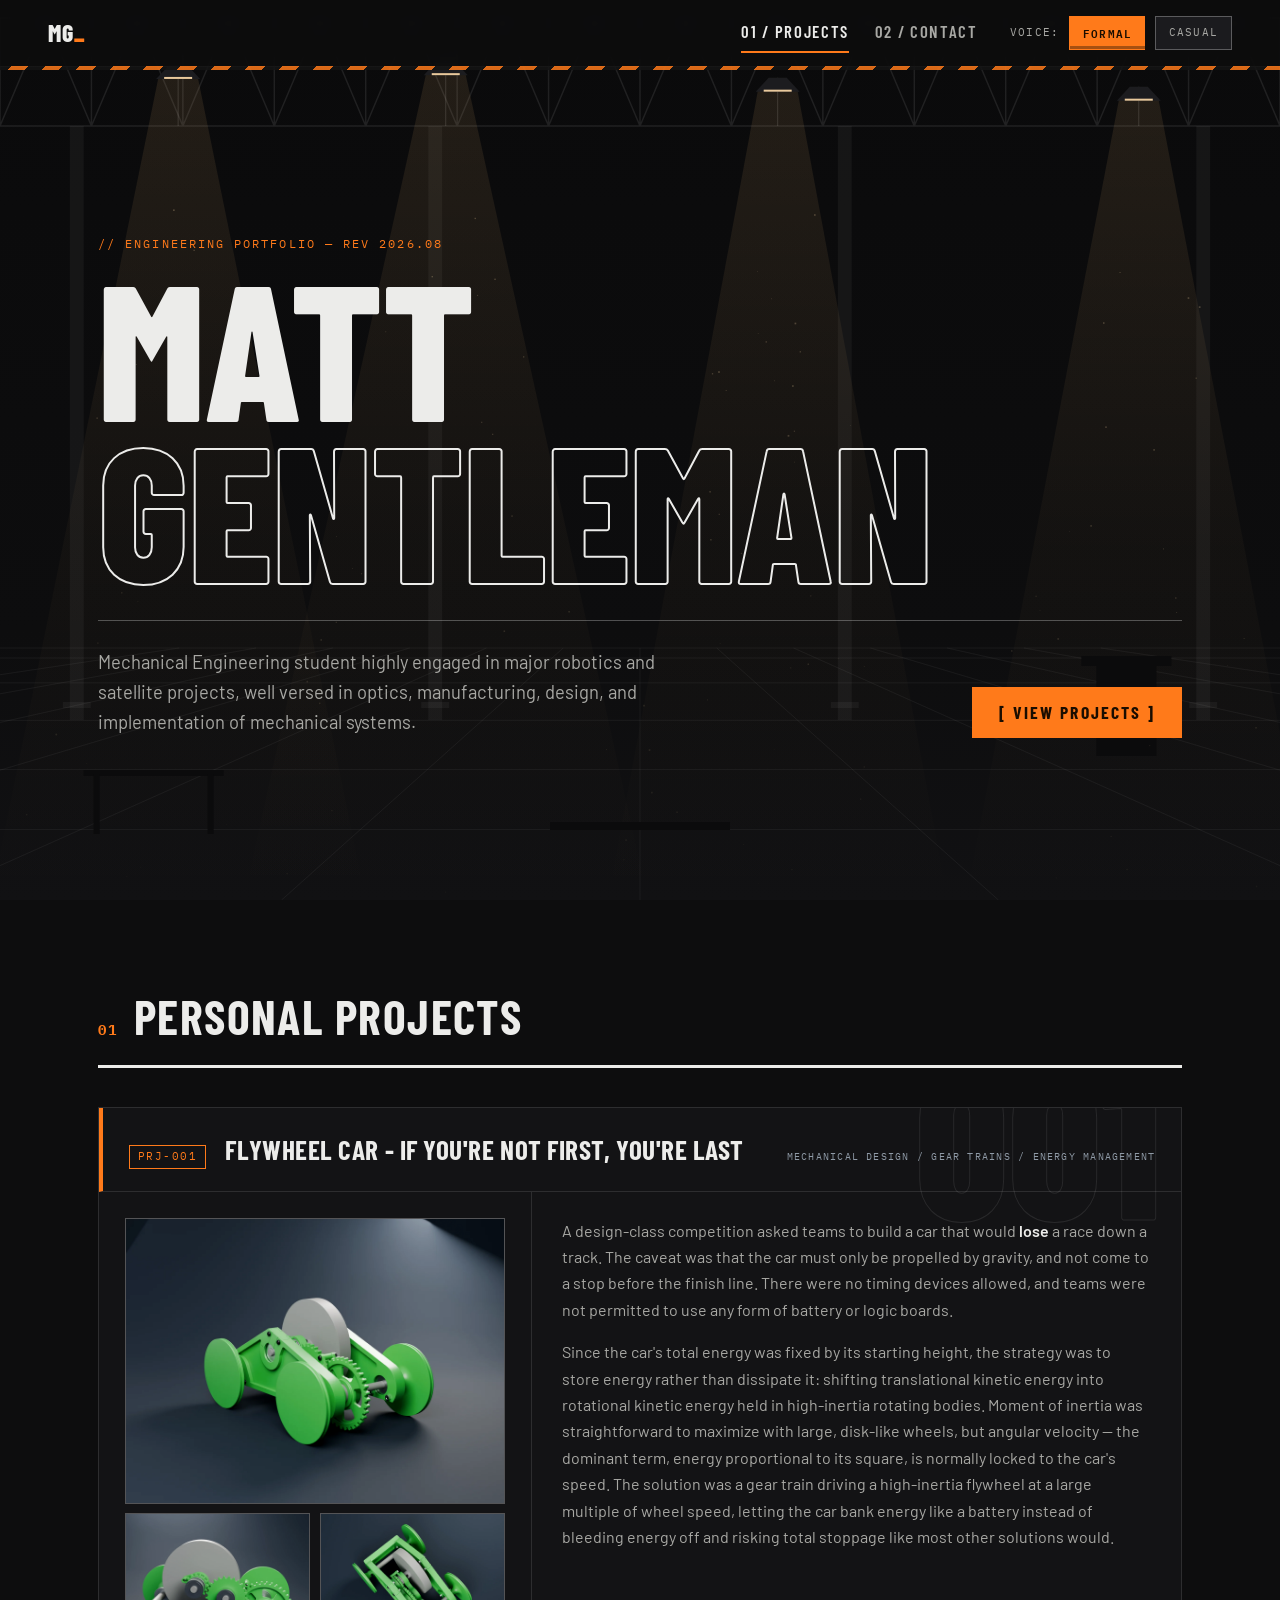
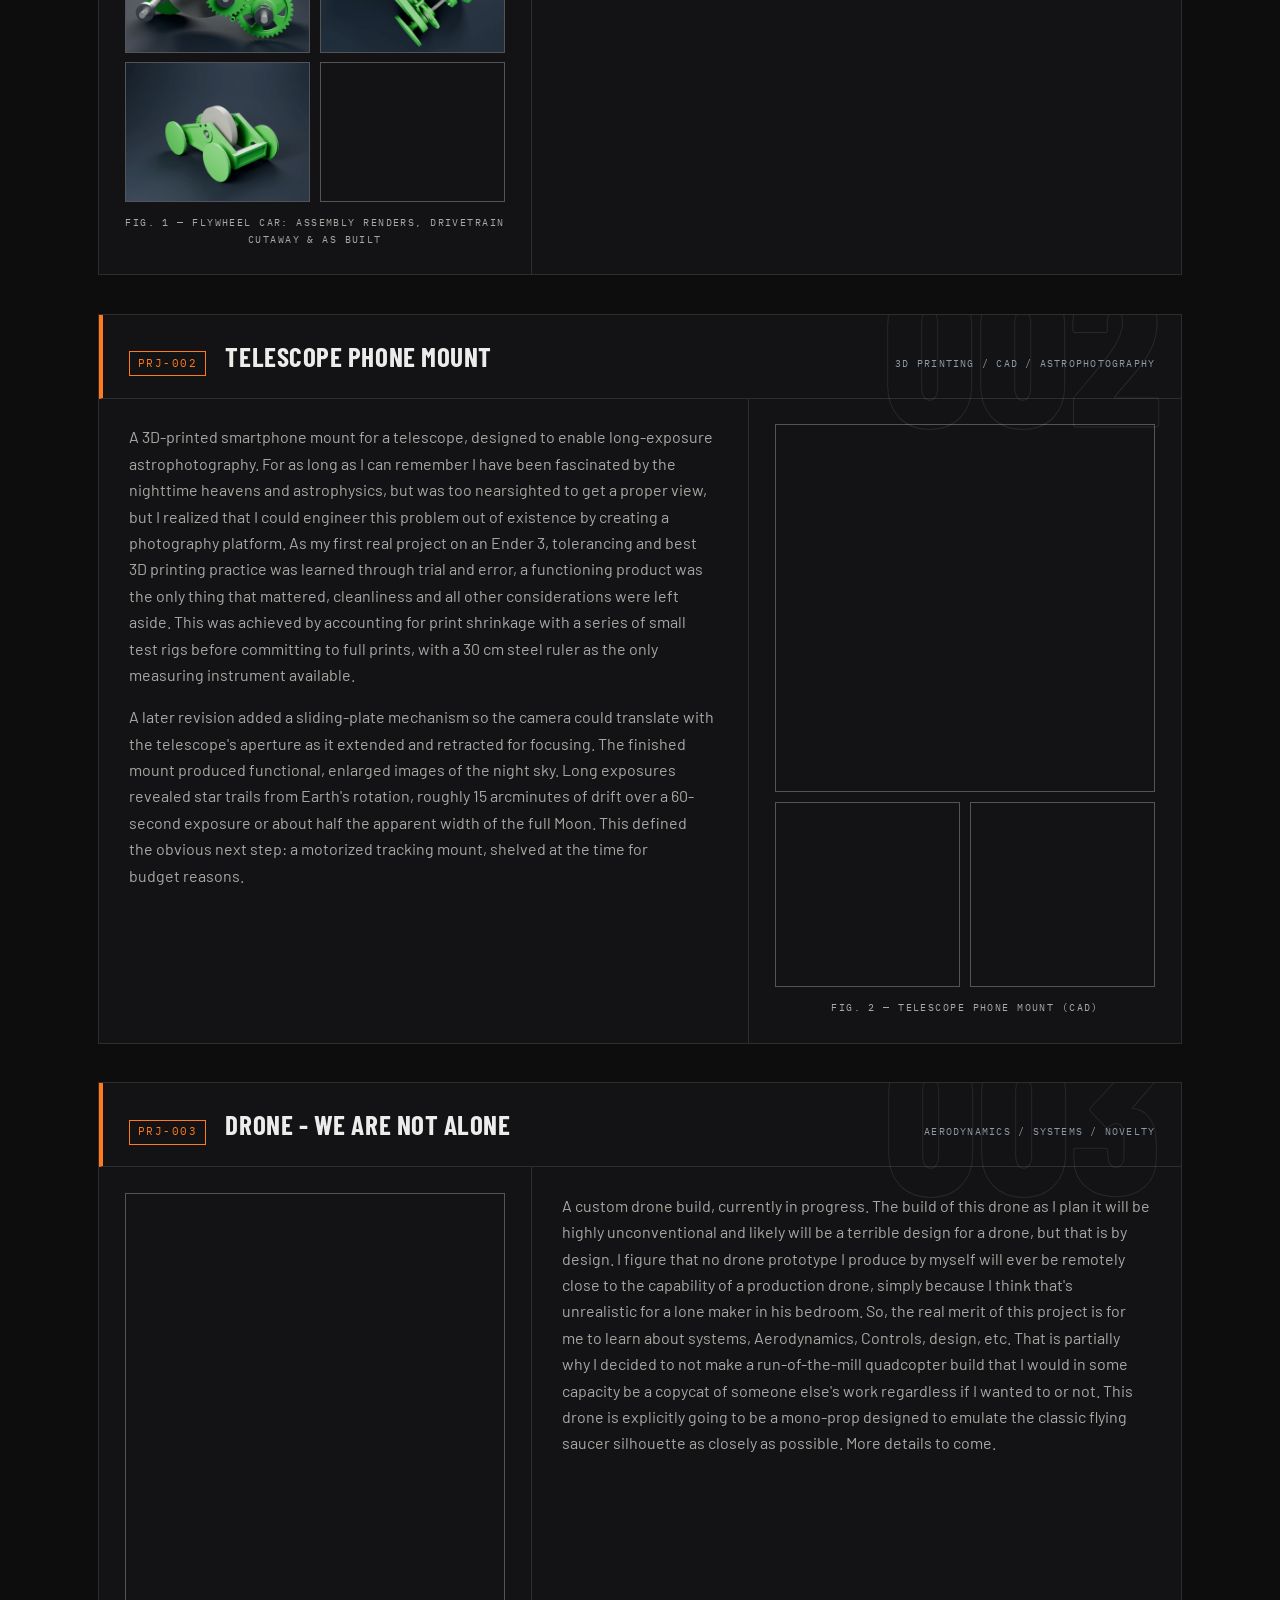
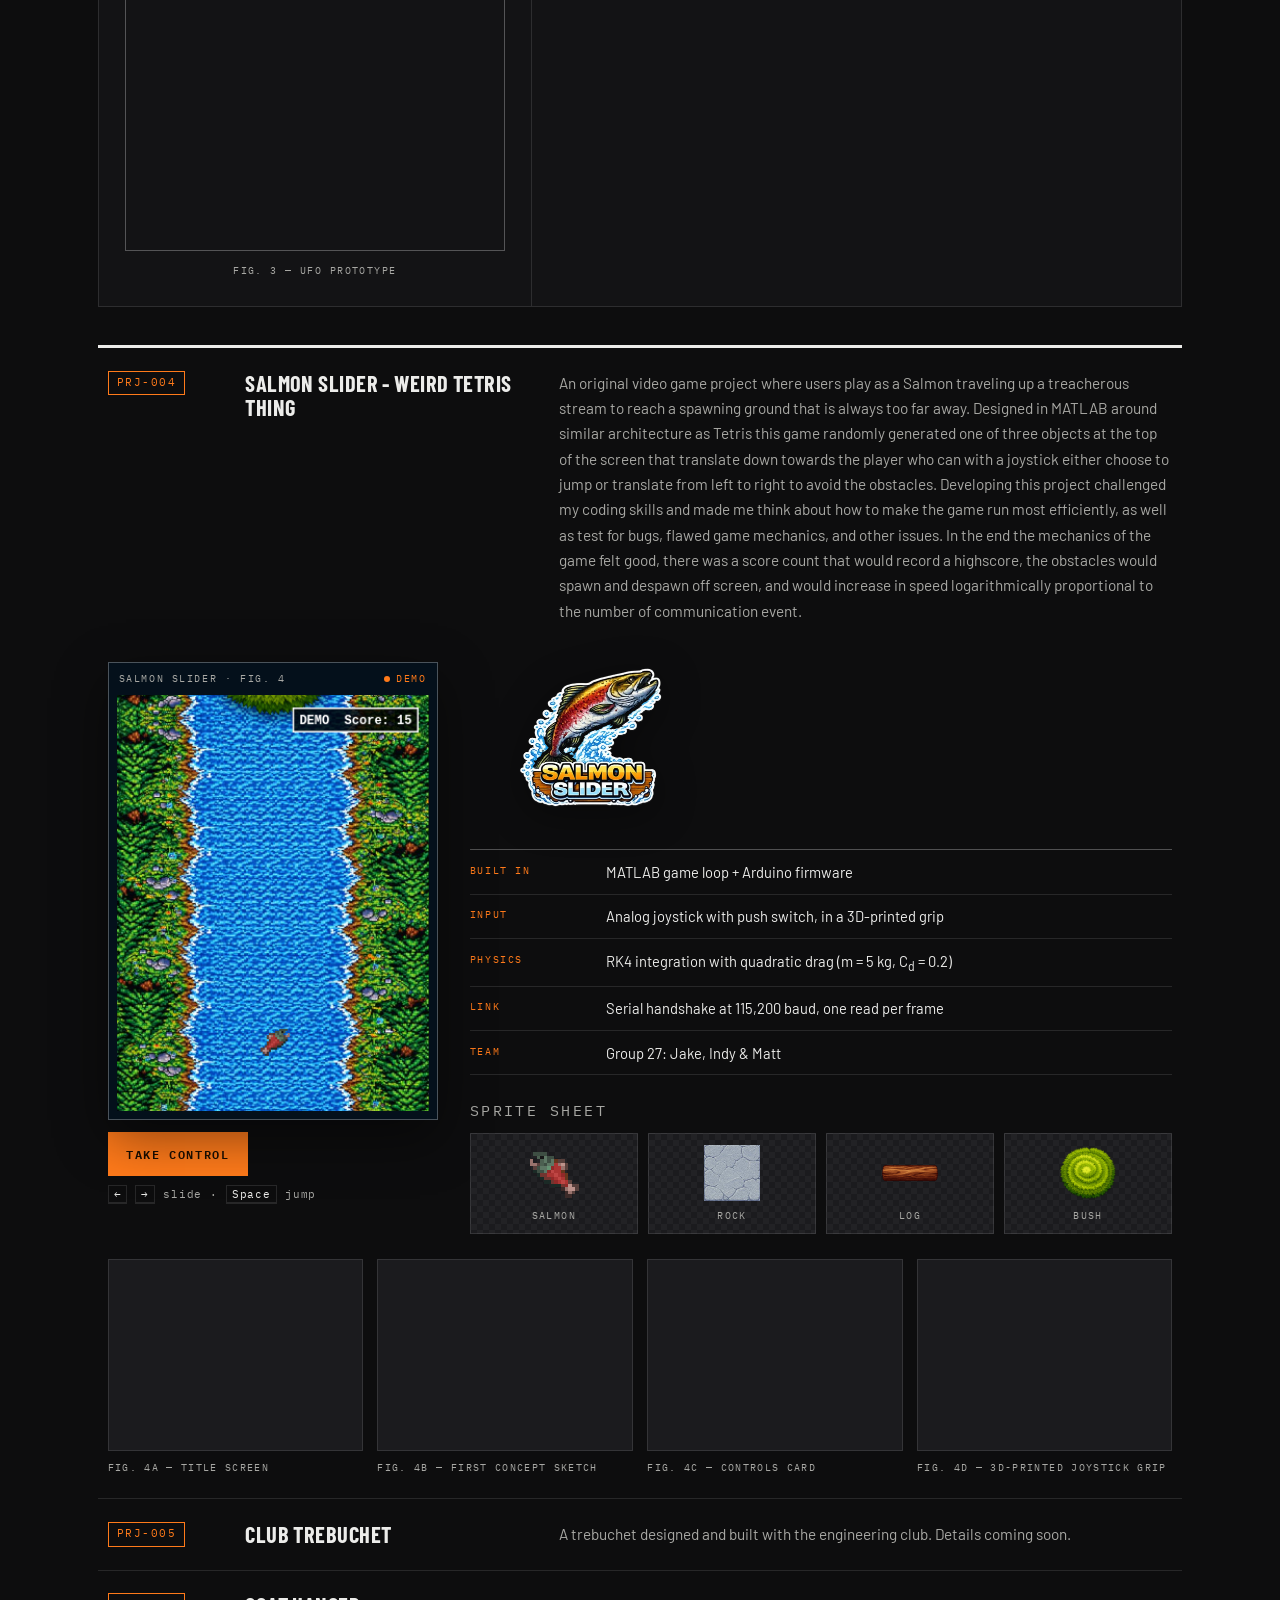
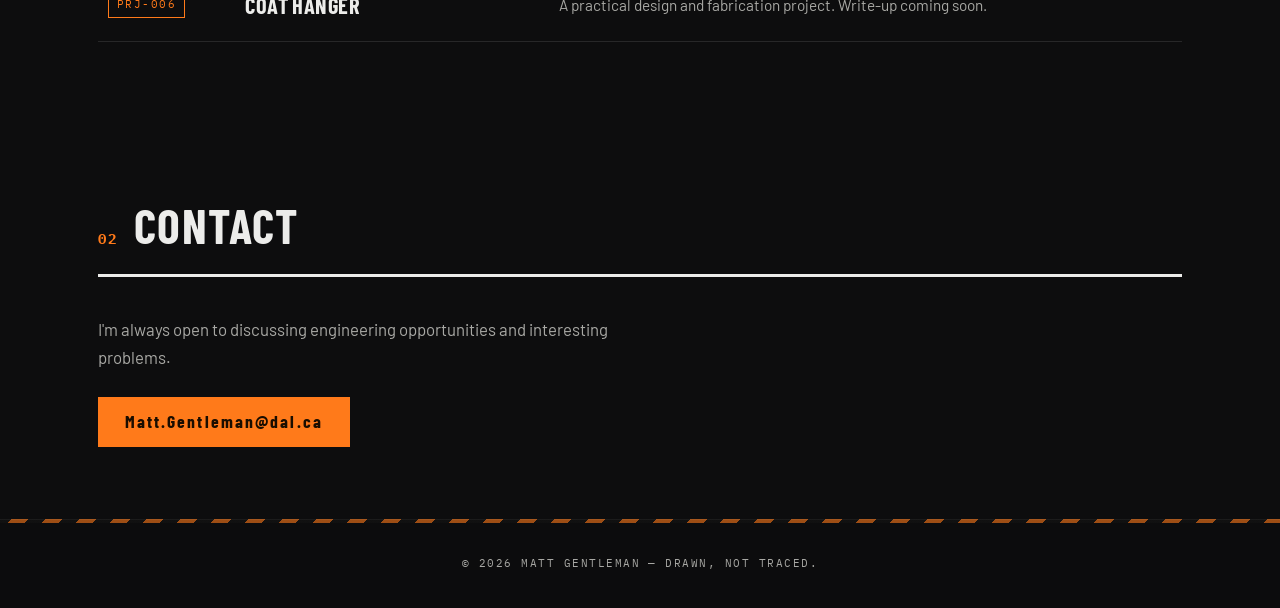
==== commit ebf817df: "Flycar renders: add 35T front drive gear, fix gear train placement The front-axle drive gear was mis" ====
--- a/Foundry/index.html
+++ b/Foundry/index.html
@@ -67,7 +67,7 @@
           <figure class="order-media">
             <a href="../images/flycar-hero.webp" target="_blank" rel="noopener"><img src="../images/flycar-hero.webp" alt="Render of the flywheel car assembly: green 3D-printed chassis on four wheels with the grey flywheel between the rails" width="1600" height="1200" loading="lazy" decoding="async"></a>
             <div style="display:grid;grid-template-columns:1fr 1fr;gap:0.6rem;margin-top:0.6rem;">
-              <a href="../images/flycar-drivetrain.webp" target="_blank" rel="noopener"><img src="../images/flycar-drivetrain.webp" alt="Drivetrain cutaway with the chassis hidden: axle pinion, compound middle gear and the top gear on the flywheel shaft" width="1600" height="1200" loading="lazy" decoding="async"></a>
+              <a href="../images/flycar-drivetrain.webp" target="_blank" rel="noopener"><img src="../images/flycar-drivetrain.webp" alt="Drivetrain cutaway with the chassis hidden: 35-tooth drive gear on the front axle, compound 15/25-tooth middle gear, and the 15-tooth gear on the flywheel shaft" width="1600" height="1200" loading="lazy" decoding="async"></a>
               <a href="../images/flycar-top.webp" target="_blank" rel="noopener"><img src="../images/flycar-top.webp" alt="Overhead render showing the gear train packaged between the chassis rails beside the flywheel" width="1600" height="1200" loading="lazy" decoding="async"></a>
               <a href="../images/flycar-rear.webp" target="_blank" rel="noopener"><img src="../images/flycar-rear.webp" alt="Rear three-quarter render of the flywheel car" width="1600" height="1200" loading="lazy" decoding="async"></a>
               <a href="../FLywheelCar1.jpeg" target="_blank" rel="noopener"><img src="../FLywheelCar1.jpeg" alt="The printed flywheel car, as built" width="1600" height="2133" style="aspect-ratio:4/3;object-fit:cover;" loading="lazy" decoding="async"></a>
